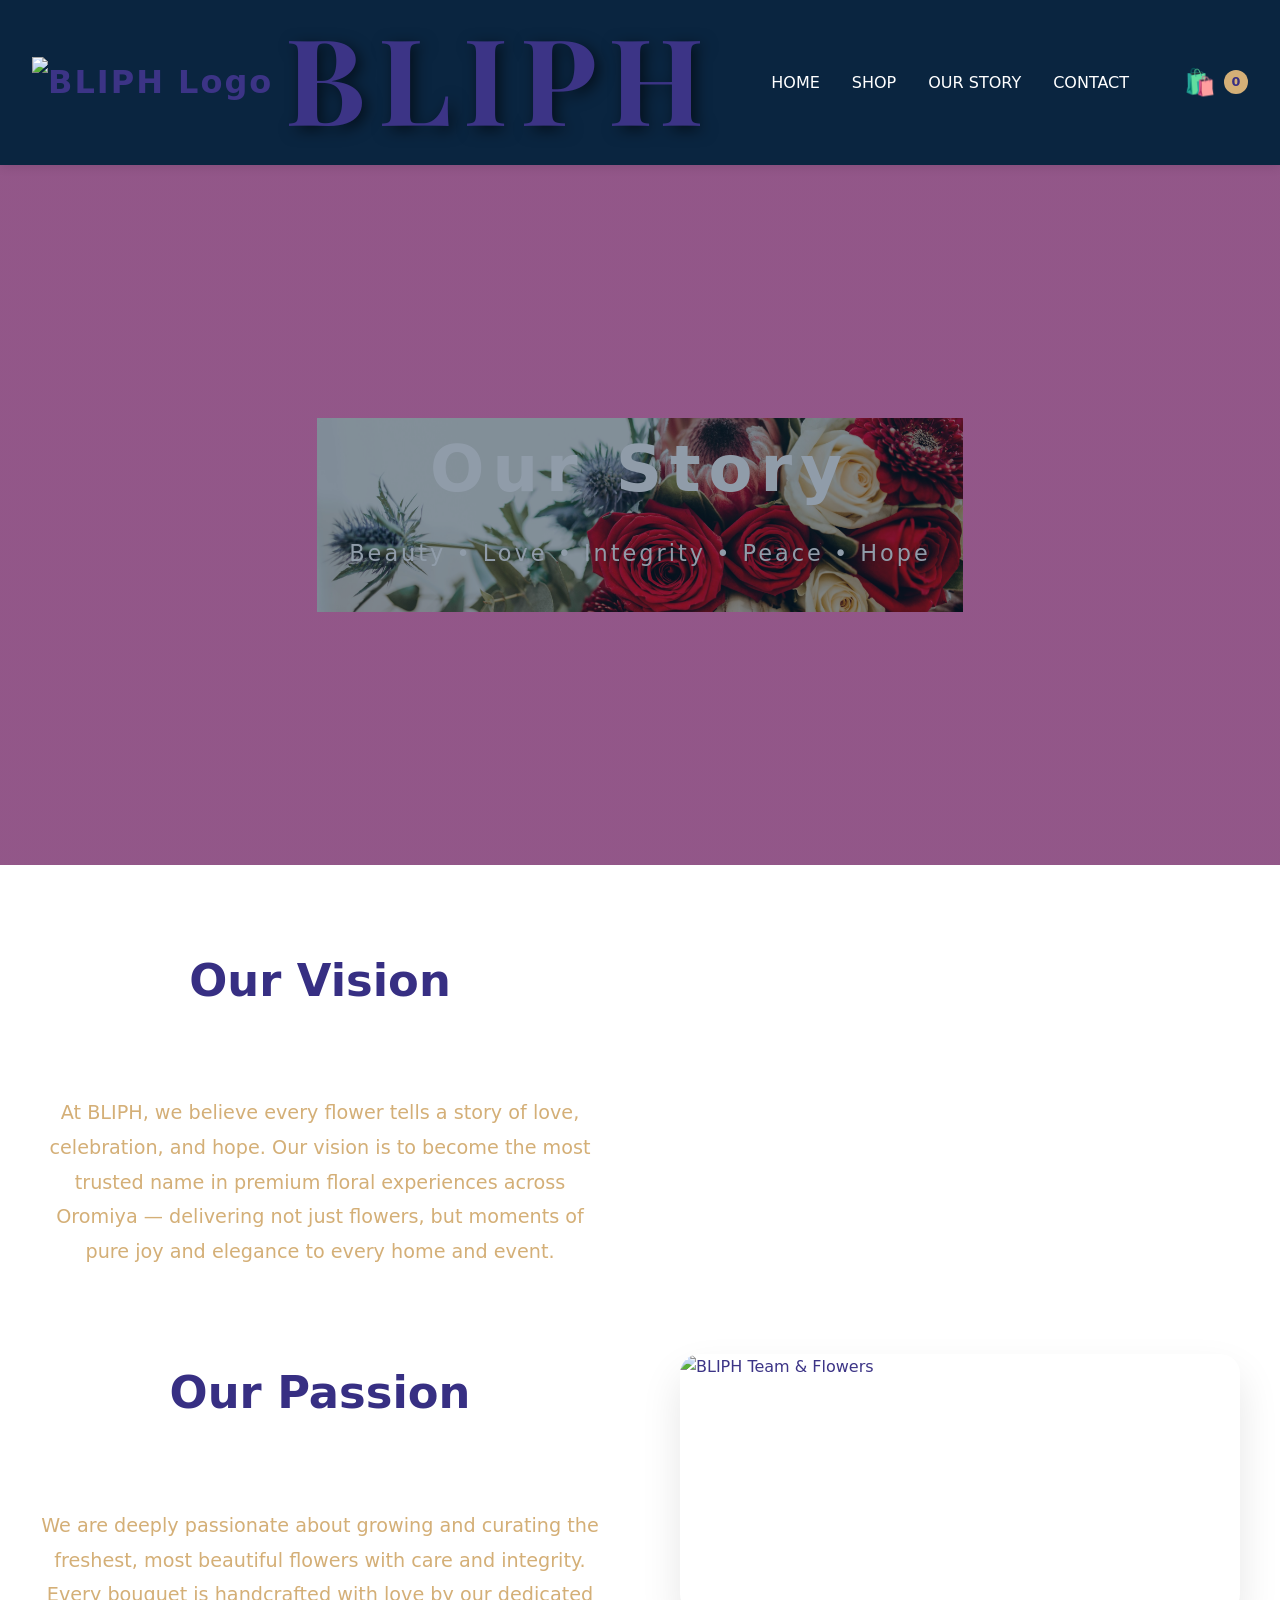
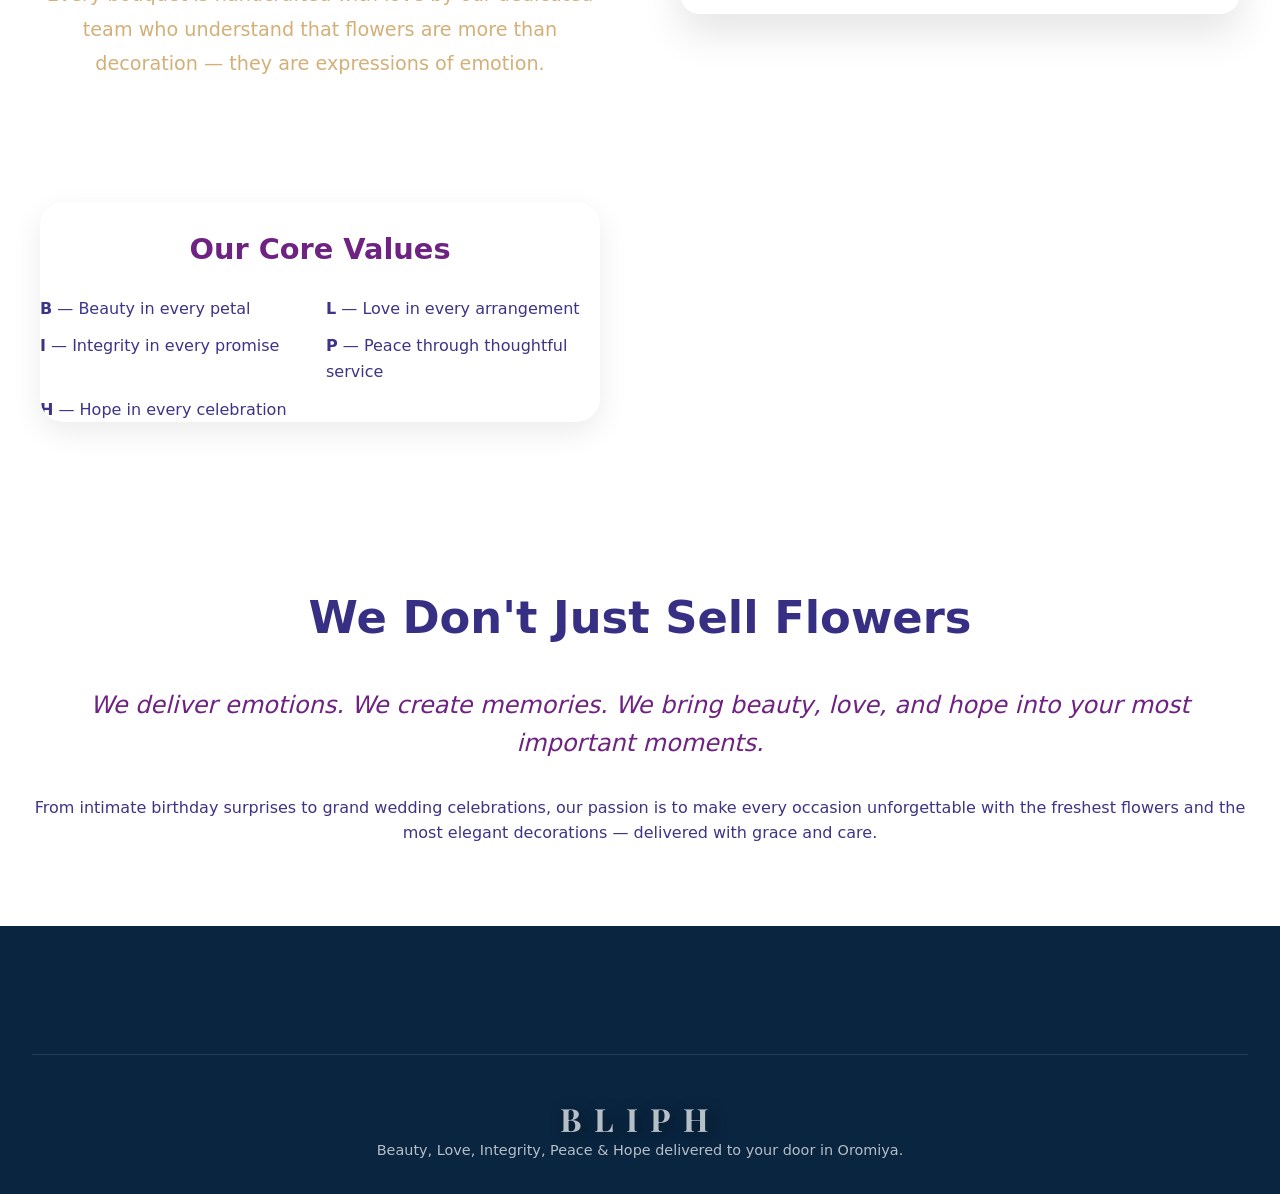
==== about.html @ 61b976a7 "first commit" ====
<!DOCTYPE html>
<html lang="en">
<head>
    <meta charset="UTF-8">
    <meta name="viewport" content="width=device-width, initial-scale=1.0">
    <title>About Us - BLIPH | Beauty • Love • Integrity • Peace • Hope</title>
    
    <!-- Google Font for luxury feel -->
    <link href="https://fonts.googleapis.com/css2?family=Playfair+Display:wght@700&amp;display=swap" rel="stylesheet">
    <link rel="stylesheet" href="day3.css">
</head>
<body>

    <!-- Navbar -->
    <nav>
        <div>
            <div class="logo-container">
                <img src="assets/images/logo.png" alt="BLIPH Logo" style="height: 50px;">
                <span class="brand-name">BLIPH</span>
            </div>
            
            <div>
                <a href="home.html">HOME</a>
                <a href="shop.html">SHOP</a>
                <a href="about.html">OUR STORY</a>
                <a href="contact.html">CONTACT</a>
            </div>
            
            <div onclick="toggleCart()" style="cursor: pointer;">
                <span style="font-size: 1.6rem;">🛍️</span>
                <span id="cart-count" style="background:#D4AF77; color:#372f83; font-size:0.8rem; width:24px; height:24px; border-radius:50%; display:inline-flex; align-items:center; justify-content:center; font-weight:bold;">0</span>
            </div>
        </div>
    </nav>

    <!-- Hero Section -->
    <header class="about-hero">
        <div class="about-hero-content">
            <h1>Our Story</h1>
            <p>Beauty • Love • Integrity • Peace • Hope</p>
        </div>
    </header>

    <!-- Vision & Passion Section -->
    <section class="about-section">
        <div class="about-container">
            
            <div class="about-text">
                <h2>Our Vision</h2>
                <p>
                    At BLIPH, we believe every flower tells a story of love, celebration, and hope. 
                    Our vision is to become the most trusted name in premium floral experiences across Oromiya — 
                    delivering not just flowers, but moments of pure joy and elegance to every home and event.
                </p>
                
                <h2>Our Passion</h2>
                <p>
                    We are deeply passionate about growing and curating the freshest, most beautiful flowers 
                    with care and integrity. Every bouquet is handcrafted with love by our dedicated team 
                    who understand that flowers are more than decoration — they are expressions of emotion.
                </p>
                
                <div class="values">
                    <h3>Our Core Values</h3>
                    <div class="values-grid">
                        <div><strong>B</strong> — Beauty in every petal</div>
                        <div><strong>L</strong> — Love in every arrangement</div>
                        <div><strong>I</strong> — Integrity in every promise</div>
                        <div><strong>P</strong> — Peace through thoughtful service</div>
                        <div><strong>H</strong> — Hope in every celebration</div>
                    </div>
                </div>
            </div>

            <!-- Right side image -->
            <div class="about-image">
                <img src="assets/images/about-image.jpg" alt="BLIPH Team & Flowers">
            </div>
        </div>
    </section>

    <!-- Passion Statement -->
    <section class="passion-section">
        <div class="passion-container">
            <h2>We Don't Just Sell Flowers</h2>
            <p class="big-text">
                We deliver emotions. We create memories. We bring beauty, love, and hope into your most important moments.
            </p>
            <p>
                From intimate birthday surprises to grand wedding celebrations, our passion is to make every occasion 
                unforgettable with the freshest flowers and the most elegant decorations — delivered with grace and care.
            </p>
        </div>
    </section>

    <!-- Footer -->
    <footer>
        <div>
            <div>
                <span class="brand-name" style="font-size: 2rem;">BLIPH</span>
                <p>Beauty, Love, Integrity, Peace &amp; Hope delivered to your door in Oromiya.</p>
            </div>
        </div>
    </footer>

    <script src="day3.js"></script>
</body>
</html>
---- day3.css ----
/* ============================================= */
/* BLIPH HOMEPAGE CSS - PURE CSS ONLY           */
/* File name: assets/css/style.css               */
/* This file styles ONLY the index.html structure you already have. */
/* No Tailwind, no mixing with JS yet.          */
/* Copy everything below and save it exactly as assets/css/style.css */
/* ============================================= */

* {
    margin: 0;
    padding: 0;
    box-sizing: border-box;
}

/* 1. Body - overall luxury background and text color */
body {
    font-family: system-ui, -apple-system, BlinkMacSystemFont, 'Segoe UI', Roboto, sans-serif;
    background-color: #d6b997;     /* Cream background - warm and elegant */
    color: #3c3486;                /* Deep navy text for luxury feel */
    line-height: 1.6;
}

/* 2. NAVBAR styling */
nav {
    background-color: #0A2540;     /* Navy background */
    position: sticky;
    top: 0;
    z-index: 50;
    box-shadow: 0 2px 10px rgba(0, 0, 0, 0.1);
}

nav > div {
    max-width: 1280px;
    margin: 0 auto;
    padding: 1rem 2rem;
    display: flex;
    align-items: center;
    justify-content: space-between;
}

/* Logo area */
nav > div > div:first-child {
    display: flex;
    align-items: center;
    gap: 12px;
    font-size: 2rem;
    font-weight: 700;
    letter-spacing: 2px;
}

/* Menu links */
nav > div > div:nth-child(2) {
    display: flex;
    gap: 2rem;
}

nav a {
    color: white;
    text-decoration: none;
    font-weight: 500;
    transition: color 0.3s ease;
}

nav a:hover {
    color: #D4AF77;               /* Gold hover - luxury accent */
}

/* Cart icon area */
nav > div > div:last-child {
    display: flex;
    align-items: center;
    gap: 8px;
    color: white;
    font-size: 1.5rem;
    cursor: pointer;
}

#cart-count {
    background-color: #D4AF77;
    color: #0A2540;
    font-size: 0.75rem;
    font-weight: bold;
    width: 22px;
    height: 22px;
    border-radius: 50%;
    display: flex;
    align-items: center;
    justify-content: center;
}

/* 3. HERO SECTION - full screen luxury banner */
header {
    height: 100vh;
    min-height: 700px;
    position: relative;
    display: flex;
    align-items: center;
    justify-content: center;
    text-align: center;
    overflow: hidden;
}

/* Background image - REPLACE THIS URL with your own hero flower photo */
header > div:first-child {
    position: absolute;
    inset: 0;
    background-image: url('home1.jpg'); /* ← PUT YOUR BEST LUXURY FLOWER PHOTO PATH HERE */
    background-size: cover;
    background-position: center;
    z-index: 1;
}

/* Dark overlay for text readability */
header > div:first-child::after {
    content: '';
    position: absolute;
    inset: 0;
    background-color: rgba(10, 37, 64, 0.45); /* Navy overlay */
    z-index: 2;
}

/* Text content inside hero */
header > div:last-child {
    position: relative;
    z-index: 3;
    max-width: 900px;
    padding: 0 2rem;
}

header h1 {
    font-size: 5.5rem;
    font-weight: 700;
    letter-spacing: 8px;
    color: white;
    margin-bottom: 1rem;
}

header p:first-of-type {
    font-size: 2rem;
    color: #D4AF77;               /* Gold accent */
    margin-bottom: 1rem;
    letter-spacing: 3px;
}

header p:last-of-type {
    font-size: 1.4rem;
    color: white;
    max-width: 600px;
    margin: 0 auto 2.5rem;
}

header a {
    display: inline-block;
    background-color: #D4AF77;
    color: #0A2540;
    padding: 18px 50px;
    border-radius: 9999px;
    font-weight: 600;
    font-size: 1.2rem;
    text-decoration: none;
    transition: all 0.3s ease;
}

header a:hover {
    background-color: #f5d29a;
    transform: scale(1.05);
}

/* 4. SHOP BY OCCASION SECTION */
section:nth-of-type(1) {
    max-width: 1280px;
    margin: 0 auto;
    padding: 5rem 2rem;
}

section:nth-of-type(1) h2 {
    font-size: 2.8rem;
    text-align: center;
    margin-bottom: 3rem;
    font-weight: 600;
}

section:nth-of-type(1) > div > div {
    display: grid;
    grid-template-columns: repeat(auto-fit, minmax(280px, 1fr));
    gap: 2rem;
}

/* Each occasion card */
section:nth-of-type(1) > div > div > div {
    background-color: white;
    border-radius: 24px;
    overflow: hidden;
    box-shadow: 0 10px 30px rgba(0, 0, 0, 0.08);
    transition: transform 0.3s ease, box-shadow 0.3s ease;
    cursor: pointer;
}

section:nth-of-type(1) > div > div > div:hover {
    transform: translateY(-12px);
    box-shadow: 0 25px 40px rgba(0, 0, 0, 0.12);
}

section:nth-of-type(1) img {
    width: 100%;
    height: 260px;
    object-fit: cover;
}

section:nth-of-type(1) h3 {
    font-size: 1.8rem;
    text-align: center;
    padding: 1.5rem 1rem 0.5rem;
}

section:nth-of-type(1) p {
    text-align: center;
    color: #D4AF77;
    padding-bottom: 1.5rem;
    font-weight: 500;
}

/* 5. FEATURED PRODUCTS SECTION */
section:nth-of-type(2) {
    background-color: white;
    padding: 5rem 2rem;
}

section:nth-of-type(2) > div {
    max-width: 1280px;
    margin: 0 auto;
}

section:nth-of-type(2) > div > div:first-child {
    display: flex;
    justify-content: space-between;
    align-items: center;
    margin-bottom: 2.5rem;
}

section:nth-of-type(2) h2 {
    font-size: 2.8rem;
    font-weight: 600;
}

section:nth-of-type(2) a {
    color: #D4AF77;
    text-decoration: none;
    font-weight: 500;
}

#featured-products {
    display: grid;
    grid-template-columns: repeat(auto-fit, minmax(280px, 1fr));
    gap: 2rem;
}

/* Future product cards (JS will add them with this class) */
.product-card {
    background-color: white;
    border-radius: 24px;
    overflow: hidden;
    box-shadow: 0 10px 30px rgba(0, 0, 0, 0.08);
    transition: all 0.3s ease;
}

.product-card:hover {
    transform: translateY(-10px);
    box-shadow: 0 25px 40px rgba(0, 0, 0, 0.12);
}

.product-card img {
    width: 100%;
    height: 260px;
    object-fit: cover;
}

/* 6. TESTIMONIALS SECTION */
section:nth-of-type(3) {
    max-width: 1280px;
    margin: 0 auto;
    padding: 5rem 2rem;
    background-color: #F8F1E9;
}

section:nth-of-type(3) h2 {
    font-size: 2.8rem;
    text-align: center;
    margin-bottom: 3rem;
}

section:nth-of-type(3) > div {
    display: grid;
    grid-template-columns: repeat(auto-fit, minmax(340px, 1fr));
    gap: 2rem;
}

section:nth-of-type(3) > div > div {
    background-color: white;
    padding: 2.5rem;
    border-radius: 24px;
    box-shadow: 0 10px 30px rgba(0, 0, 0, 0.06);
}

section:nth-of-type(3) p {
    font-style: italic;
    font-size: 1.2rem;
    margin-bottom: 2rem;
}

/* 7. FOOTER */
footer {
    background-color: #0A2540;
    color: white;
    padding: 5rem 2rem 2rem;
}

footer > div {
    max-width: 1280px;
    margin: 0 auto;
    display: grid;
    grid-template-columns: repeat(auto-fit, minmax(240px, 1fr));
    gap: 3rem;
}

footer h4 {
    color: #D4AF77;
    margin-bottom: 1.5rem;
    font-size: 1.1rem;
}

footer a {
    color: white;
    text-decoration: none;
    display: block;
    margin-bottom: 0.8rem;
}

footer a:hover {
    color: #D4AF77;
}

footer .logo-small {
    font-size: 2rem;
    font-weight: 700;
    letter-spacing: 2px;
    margin-bottom: 1rem;
}

footer > div:last-child {
    text-align: center;
    padding-top: 3rem;
    border-top: 1px solid rgba(255, 255, 255, 0.15);
    margin-top: 3rem;
    font-size: 0.9rem;
    opacity: 0.7;
}

/* 8. CART DRAWER (simple slide-in) */
#cart-drawer {
    position: fixed;
    top: 0;
    right: -100%;
    width: 100%;
    max-width: 420px;
    height: 100vh;
    background-color: white;
    box-shadow: -10px 0 30px rgba(0, 0, 0, 0.2);
    transition: right 0.4s ease;
    z-index: 9999;
    padding: 2rem;
    overflow-y: auto;
}

#cart-drawer.show {
    right: 0;
}

/* Responsive adjustments */
@media (max-width: 768px) {
    header h1 {
        font-size: 3.5rem;
    }
    
    nav > div > div:nth-child(2) {
        display: none; /* Mobile menu will be added later */
    }
    
    section:nth-of-type(1) > div > div,
    section:nth-of-type(3) > div {
        grid-template-columns: 1fr;
    }
}
/* ==================== LUXURY KEN BURNS SLIDESHOW ==================== */
#hero-slideshow {
    position: absolute;
    inset: 0;
    z-index: 1;
    overflow: hidden;                    /* Important for zoom effect */
}

.hero-slide {
    position: absolute;
    inset: 0;
    width: 100%;
    height: 100%;
    object-fit: cover;
    opacity: 0;
    transition: opacity 1.8s ease-in-out;
    transform: scale(1.15);              /* Start slightly zoomed in */
    z-index: 1;
}

/* Active slide = visible + smooth zoom animation */
.hero-slide.active {
    opacity: 1;
    z-index: 2;
    animation: kenBurnsZoom 12s ease-in-out infinite alternate;   /* 12 seconds zoom cycle */
}

/* Beautiful slow zoom in and out effect */
@keyframes kenBurnsZoom {
    0% {
        transform: scale(1.15);     /* Start zoomed in a bit */
    }
    100% {
        transform: scale(1.05);     /* Slowly zoom out */
    }
}

/* Optional: Different speed for next slide when changing */
.hero-slide.next {
    animation: kenBurnsZoom 12s ease-in-out infinite alternate;
}
/* ==================== PREMIUM BRAND TEXT IN HERO ==================== */
.hero-brand-content {
    position: relative;
    z-index: 5;
    max-width: 920px;
    padding: 0 2rem;
    color: white;
    text-align: center;
}

.brand-name {
    font-family: 'Playfair Display', serif;   /* Luxury elegant serif font */
    font-size: 7.5rem;
    font-weight: 700;
    letter-spacing: 12px;
    text-transform: uppercase;
    margin-bottom: 0.8rem;
    text-shadow: 4px 4px 15px rgba(0, 0, 0, 0.6);
    line-height: 1;
}

.brand-meaning {
    font-size: 1.65rem;
    letter-spacing: 6px;
    color: #D4AF77;                    /* Gold accent */
    margin-bottom: 1.2rem;
    font-weight: 500;
    text-shadow: 2px 2px 8px rgba(0, 0, 0, 0.5);
}

.hero-tagline {
    font-size: 1.45rem;
    max-width: 680px;
    margin: 0 auto 2.5rem;
    text-shadow: 2px 2px 10px rgba(0, 0, 0, 0.5);
    line-height: 1.4;
}

.shop-button {
    display: inline-block;
    background-color: #D4AF77;
    color: #372f83;
    padding: 18px 60px;
    border-radius: 9999px;
    font-weight: 700;
    font-size: 1.3rem;
    text-decoration: none;
    transition: all 0.4s ease;
    box-shadow: 0 8px 20px rgba(212, 175, 119, 0.3);
}

.shop-button:hover {
    background-color: #f5d29a;
    transform: scale(1.08);
    box-shadow: 0 12px 25px rgba(212, 175, 119, 0.4);
}

/* Make brand text fade in nicely with slides */
.hero-brand-content {
    opacity: 0;
    transition: opacity 1.2s ease;
}

.hero-slide.active ~ .hero-brand-content {
    opacity: 1;
}
/* ==================== RESPONSIVE 16:9 VIDEO SECTION ==================== */
.video-section {
    padding: 80px 20px;
    background-color: #d6b997;   /* Matches your site cream color */
    text-align: center;
}
.vedio-container{
max-width: 920px;
margin: 0 auto;
border-radius: 28px;
overflow: hidden;
    object-fit: cover;
    box-shadow: 0 15px 40px rgba(0, 0, 0, 0.15);
}
.video-container video {
    width: 100%;
    height: auto;
    display: block;
    aspect-ratio: 16/9;
    /* Keeps the video looking good without distortion */
}
/* SHOP PAGE STYLES */
.shop-hero {
    height: 400px;
    background: linear-gradient(rgba(110,34,129,0.7), rgba(110,34,129,0.7)), url('assets/images/shop-hero.jpg') center/cover;
    display: flex;
    align-items: center;
    justify-content: center;
    color: white;
    text-align: center;
}

.shop-hero-content h1 {
    font-size: 3.5rem;
    letter-spacing: 6px;
}

.shop-container {
    max-width: 1280px;
    margin: 0 auto;
    padding: 40px 20px;
    display: flex;
    gap: 40px;
}

.filters-sidebar {
    width: 280px;
    flex-shrink: 0;
}

.filter-btn {
    display: block;
    width: 100%;
    padding: 12px 16px;
    margin: 8px 0;
    background: white;
    border: 1px solid #ddd;
    border-radius: 12px;
    text-align: left;
    cursor: pointer;
}

.filter-btn.active {
    background: #6e2281;
    color: white;
    border-color: #6e2281;
}

.products-grid {
    display: grid;
    grid-template-columns: repeat(auto-fill, minmax(280px, 1fr));
    gap: 30px;
    flex: 1;
}

.product-info {
    padding: 16px;
    text-align: center;
}

.quick-view-btn, .add-to-cart-btn {
    width: 100%;
    padding: 12px;
    margin-top: 8px;
    border: none;
    border-radius: 9999px;
    font-weight: 600;
    cursor: pointer;
}

.quick-view-btn {
    background: #f0f0f0;
    color: #372f83;
}

.add-to-cart-btn {
    background: #6e2281;
    color: white;
}

.modal {
    display: none;
    position: fixed;
    top: 0; left: 0; right: 0; bottom: 0;
    background: rgba(0,0,0,0.7);
    z-index: 1000;
    align-items: center;
    justify-content: center;
}

.modal-content {
    background: white;
    max-width: 500px;
    width: 90%;
    border-radius: 20px;
    padding: 25px;
    position: relative;
}

.close-btn {
    position: absolute;
    top: 15px;
    right: 20px;
    font-size: 28px;
    background: none;
    border: none;
    cursor: pointer;
}
/* ==================== SHOP HERO WITH BACKGROUND IMAGE ==================== */
.shop-hero {
    position: relative;
    height: 480px;                    /* You can make it taller if you want */
    display: flex;
    align-items: center;
    justify-content: center;
    text-align: center;
    overflow: hidden;
}

.shop-hero-bg {
    position: absolute;
    top: 0;
    left: 0;
    width: 100%;
    height: 100%;
    object-fit: cover;                /* Makes image look good */
    z-index: 1;
}

/* Dark overlay to make text readable */
.shop-hero-overlay {
    position: absolute;
    top: 0;
    left: 0;
    width: 100%;
    height: 100%;
    background-color: rgba(110, 34, 129, 0.55);   /* Your purple-navy with opacity */
    z-index: 2;
}

/* Content on top */
.shop-hero-content {
    position: relative;
    z-index: 3;
    max-width: 800px;
    padding: 0 20px;
    color: white;
}

.shop-hero-content h1 {
    font-size: 3.8rem;
    font-weight: 700;
    letter-spacing: 6px;
    margin-bottom: 1rem;
    text-shadow: 3px 3px 12px rgba(0, 0, 0, 0.6);
}

.shop-hero-content p {
    font-size: 1.45rem;
    margin-bottom: 2rem;
    text-shadow: 2px 2px 8px rgba(0, 0, 0, 0.5);
}

.shop-now-btn {
    display: inline-block;
    background-color: #D4AF77;
    color: #372f83;
    padding: 16px 50px;
    border-radius: 9999px;
    font-weight: 700;
    font-size: 1.25rem;
    text-decoration: none;
    transition: all 0.3s ease;
}

.shop-now-btn:hover {
    background-color: #f5d29a;
    transform: scale(1.05);
}
/* ==================== ABOUT PAGE STYLES ==================== */
.about-hero {
    height: 420px;
    background: linear-gradient(rgba(110,34,129,0.65), rgba(110,34,129,0.65)), 
                url('assets/images/about-hero.jpg') center/cover;
    display: flex;
    align-items: center;
    justify-content: center;
    color: white;
    text-align: center;
}

.about-hero-content h1 {
    font-size: 4rem;
    letter-spacing: 8px;
}

.about-section {
    padding: 100px 20px;
    background-color: white;
}

.about-container {
    max-width: 1200px;
    margin: 0 auto;
    display: flex;
    gap: 80px;
    align-items: center;
    flex-wrap: wrap;
}

.about-text {
    flex: 1;
    min-width: 300px;
}

.about-text h2 {
    font-size: 2.6rem;
    color: #372f83;
    margin-bottom: 1.2rem;
}

.about-text p {
    font-size: 1.2rem;
    line-height: 1.8;
    color: #444;
    margin-bottom: 2rem;
}

.values {
    margin-top: 2rem;
}

.values h3 {
    color: #6e2281;
    margin-bottom: 1rem;
}

.values-grid {
    display: grid;
    grid-template-columns: repeat(auto-fit, minmax(180px, 1fr));
    gap: 12px;
}

.about-image {
    flex: 1;
    min-width: 300px;
}

.about-image img {
    width: 100%;
    border-radius: 20px;
    box-shadow: 0 20px 40px rgba(0,0,0,0.1);
}

.passion-section {
    padding: 100px 20px;
    background-color: #d6b997;
    text-align: center;
}

.passion-container {
    max-width: 900px;
    margin: 0 auto;
}

.passion-container h2 {
    font-size: 2.8rem;
    margin-bottom: 1.5rem;
    color: #372f83;
}

.big-text {
    font-size: 1.5rem;
    font-style: italic;
    color: #6e2281;
    margin: 2rem 0;
    line-height: 1.6;
}
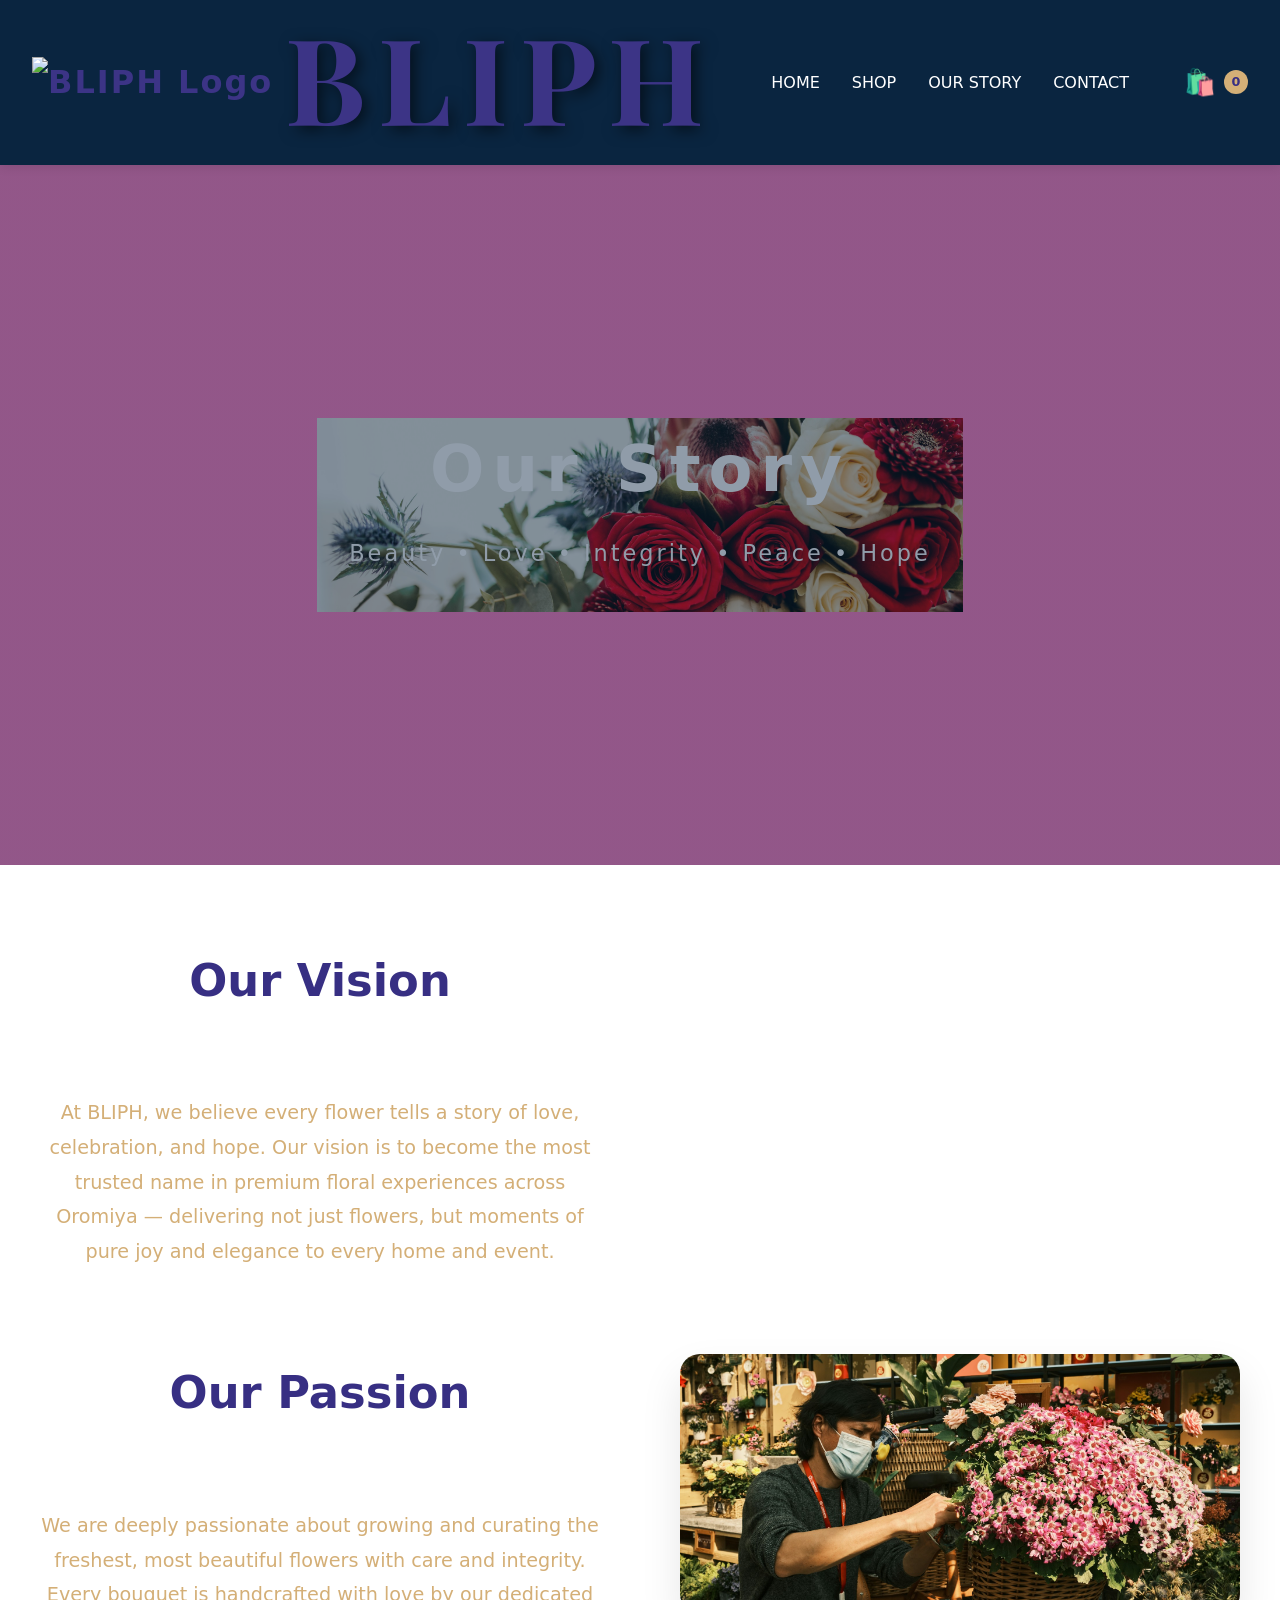
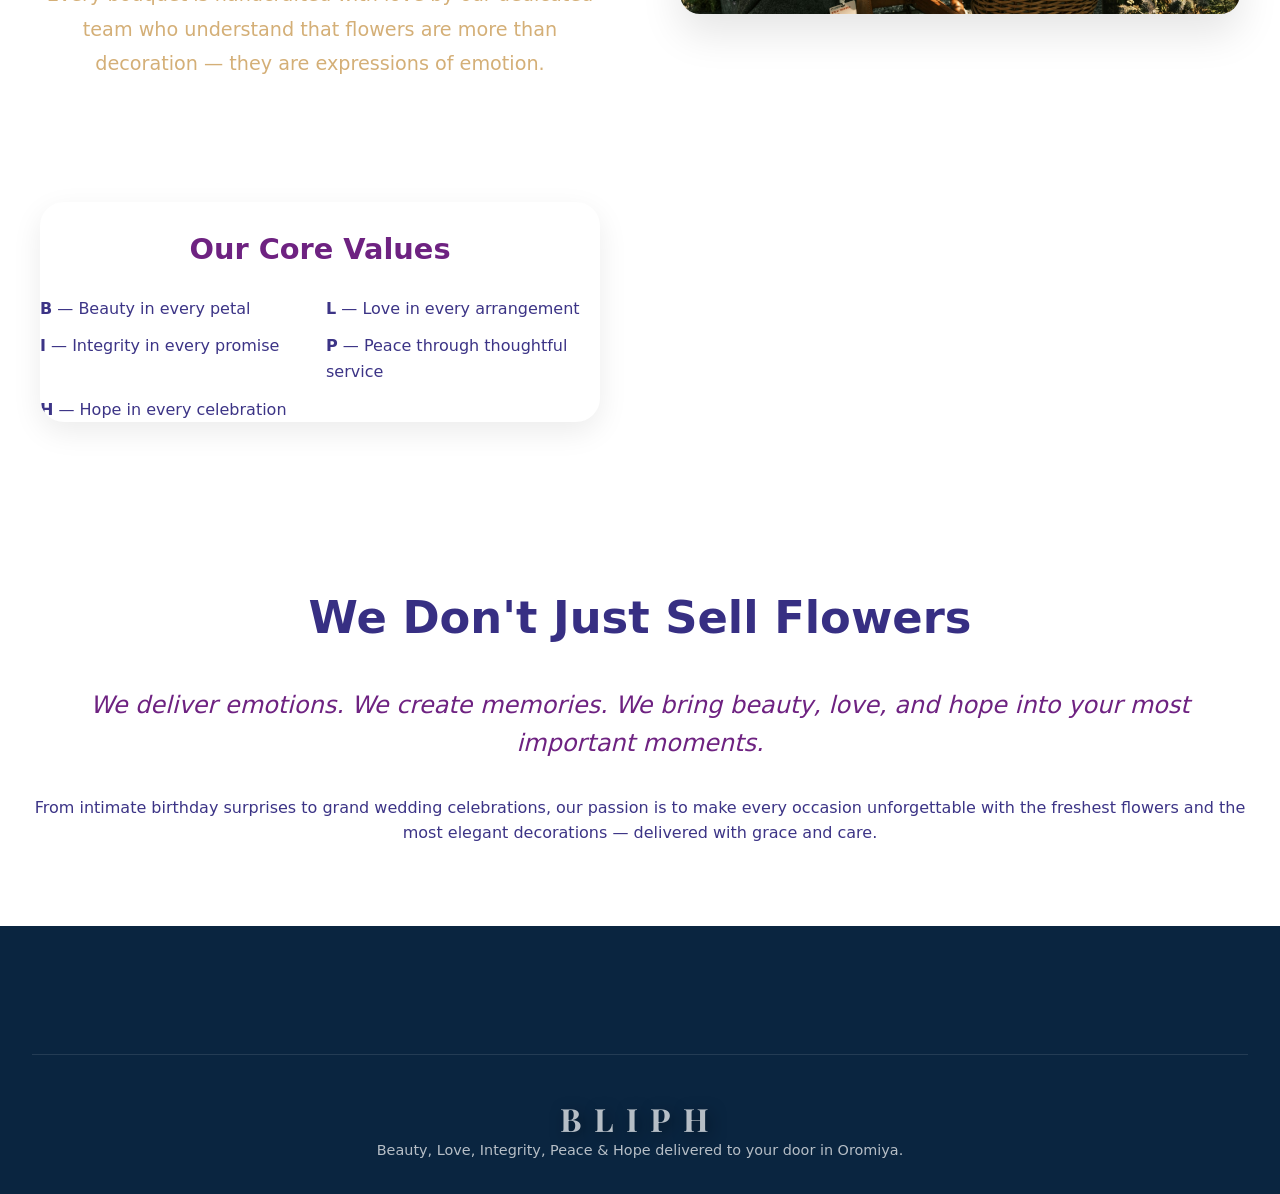
==== commit 1873dd51: "Update image source in about.html" ====
--- a/about.html
+++ b/about.html
@@ -74,7 +74,7 @@
 
             <!-- Right side image -->
             <div class="about-image">
-                <img src="assets/images/about-image.jpg" alt="BLIPH Team & Flowers">
+                <img src="hero1.jpg" alt="BLIPH Team & Flowers">
             </div>
         </div>
     </section>
@@ -105,4 +105,4 @@
 
     <script src="day3.js"></script>
 </body>
-</html>+</html>
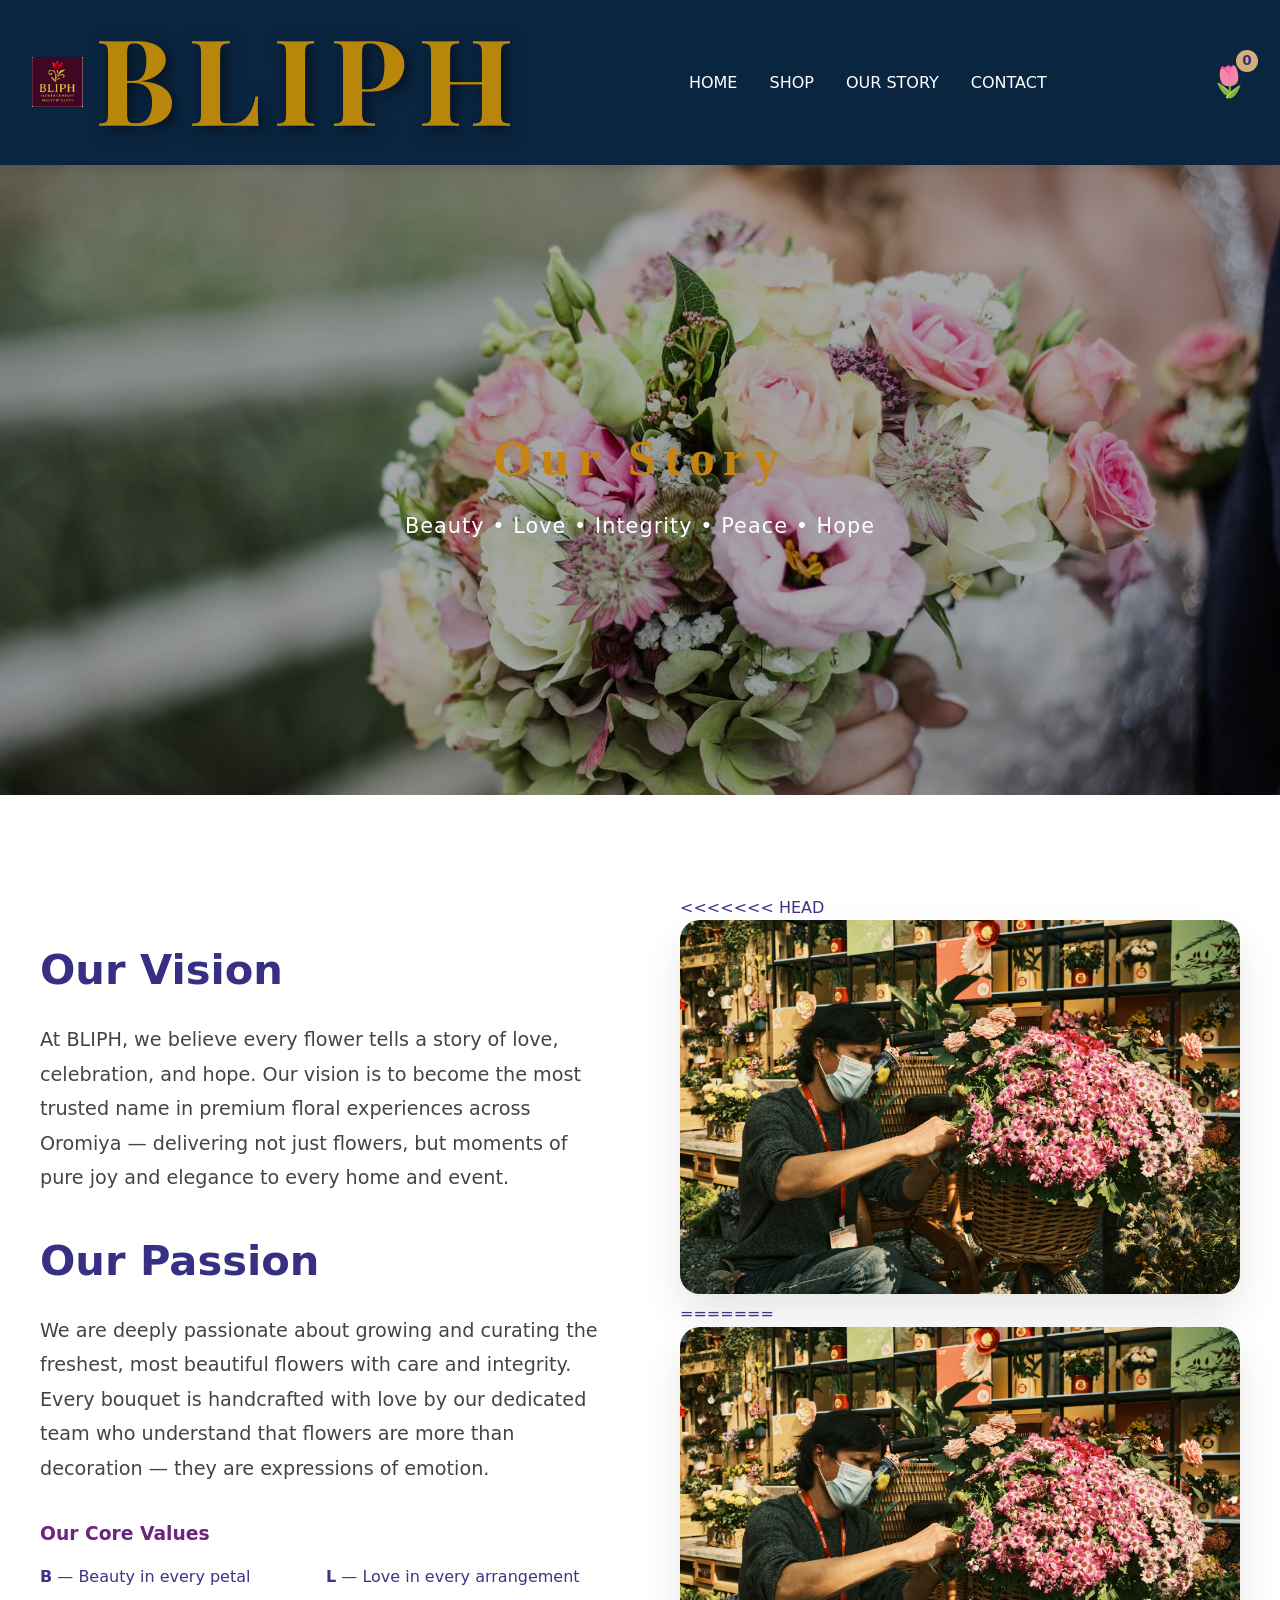
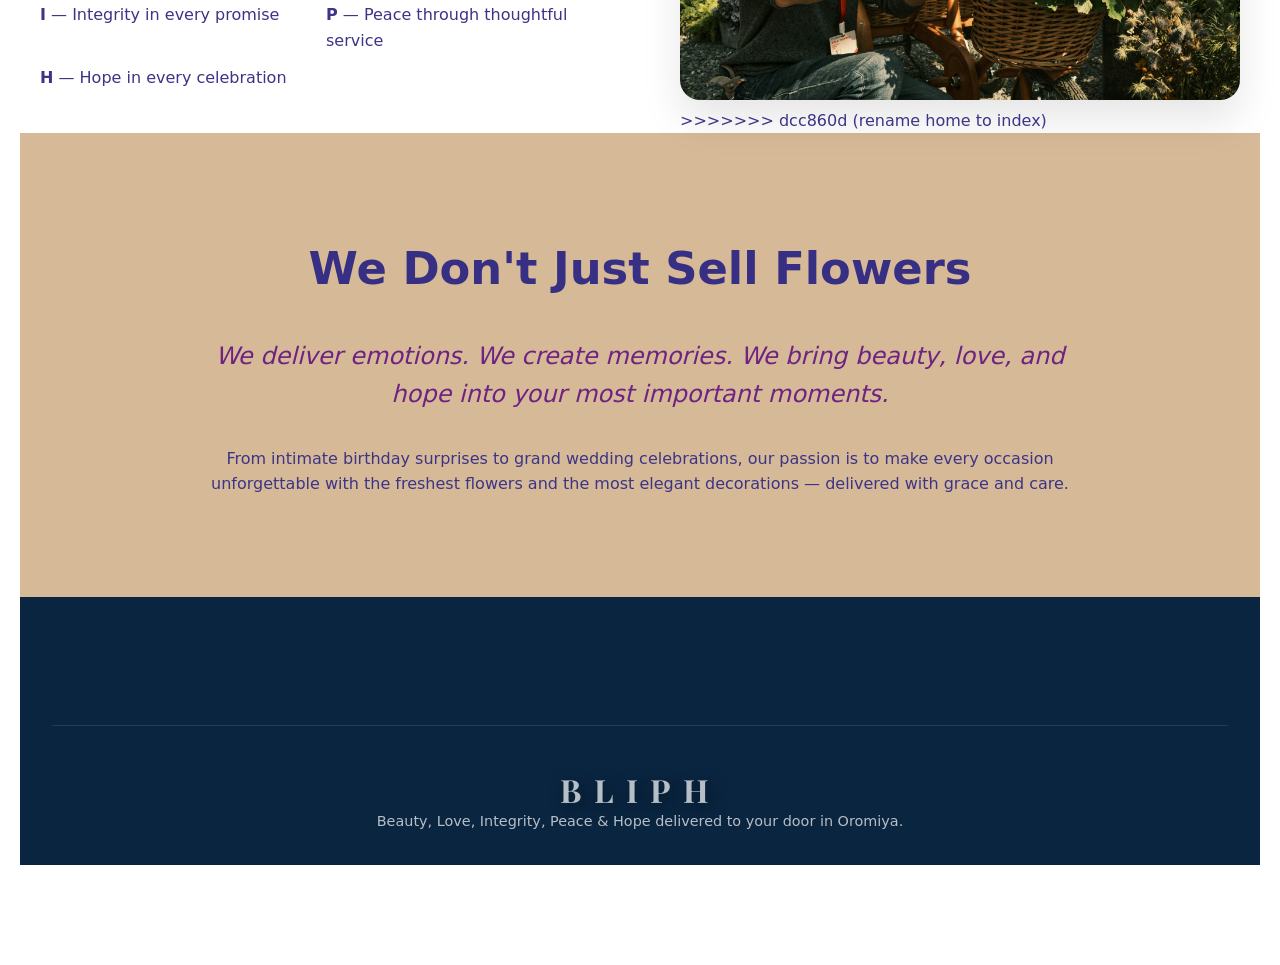
==== commit 52257cea: "update home page" ====
--- a/about.html
+++ b/about.html
@@ -8,6 +8,40 @@
     <!-- Google Font for luxury feel -->
     <link href="https://fonts.googleapis.com/css2?family=Playfair+Display:wght@700&amp;display=swap" rel="stylesheet">
     <link rel="stylesheet" href="day3.css">
+    <style>
+        .about-hero {
+            background: url("hero2.jpg") center/cover no-repeat;
+            min-height: 70vh;
+            display: flex;
+            align-items: center;
+            justify-content: center;
+            text-align: center;
+            color: #fff;
+            position: relative;
+        }
+        .about-hero::before {
+            content: "";
+            position: absolute;
+            inset: 0;
+            background: rgba(0, 0, 0, 0.35);
+        }
+        .about-hero section {
+            position: relative;
+            z-index: 1;
+            max-width: 850px;
+            padding: 2rem;
+        }
+        .about-hero h1 {
+            font-size: clamp(2.5rem, 4vw, 4rem);
+            margin-bottom: 0.7rem;
+        }
+        .about-hero h2 {
+            font-size: 1.3rem;
+            font-weight: 400;
+            letter-spacing: 0.05em;
+            margin: 0;
+        }
+    </style>
 </head>
 <body>
 
@@ -15,30 +49,39 @@
     <nav>
         <div>
             <div class="logo-container">
-                <img src="assets/images/logo.png" alt="BLIPH Logo" style="height: 50px;">
-                <span class="brand-name">BLIPH</span>
+                <img src="logo.png" alt="BLIPH Logo" style="height: 50px;">
+                <span class="brand-name" style="color: darkgoldenrod;">BLIPH</span>
             </div>
             
             <div>
-                <a href="home.html">HOME</a>
+                <a href="index.html">HOME</a>
                 <a href="shop.html">SHOP</a>
                 <a href="about.html">OUR STORY</a>
                 <a href="contact.html">CONTACT</a>
             </div>
             
-            <div onclick="toggleCart()" style="cursor: pointer;">
-                <span style="font-size: 1.6rem;">🛍️</span>
-                <span id="cart-count" style="background:#D4AF77; color:#372f83; font-size:0.8rem; width:24px; height:24px; border-radius:50%; display:inline-flex; align-items:center; justify-content:center; font-weight:bold;">0</span>
-            </div>
+            <div onclick="toggleCart()" style="cursor: pointer; display: flex; align-items: center; gap: 8px; color: white; position: relative;">
+    <span id="cart-icon" 
+          style="font-size: 1.9rem; transition: transform 0.4s ease;">
+        🌷
+    </span>
+    
+    <span id="cart-count" 
+          style="position: absolute; top: -8px; right: -10px; background: #D4AF77; color: #372f83; font-size: 0.85rem; font-weight: bold; min-width: 22px; height: 22px; border-radius: 50%; display: flex; align-items: center; justify-content: center; padding: 0 6px;">
+        0
+    </span>
+</div>
         </div>
     </nav>
 
     <!-- Hero Section -->
     <header class="about-hero">
-        <div class="about-hero-content">
-            <h1>Our Story</h1>
-            <p>Beauty • Love • Integrity • Peace • Hope</p>
-        </div>
+       <section>
+            <div class="about-hero-content">
+                <h1 style="font-family: Georgia, 'Times New Roman', Times, serif; color: #c68412;">Our Story</h1>
+                <h2>Beauty • Love • Integrity • Peace • Hope</h2>
+            </div>
+       </section>
     </header>
 
     <!-- Vision & Passion Section -->
@@ -74,10 +117,14 @@
 
             <!-- Right side image -->
             <div class="about-image">
+<<<<<<< HEAD
                 <img src="hero1.jpg" alt="BLIPH Team & Flowers">
+=======
+                <img src="hero1.jpg" alt="Floral display with team members in a bright welcoming space conveying warm care and craftsmanship">
+>>>>>>> dcc860d (rename home to index)
             </div>
         </div>
-    </section>
+    
 
     <!-- Passion Statement -->
     <section class="passion-section">
--- a/day3.css
+++ b/day3.css
@@ -166,60 +166,26 @@
     transform: scale(1.05);
 }
 
-/* 4. SHOP BY OCCASION SECTION */
-section:nth-of-type(1) {
-    max-width: 1280px;
-    margin: 0 auto;
-    padding: 5rem 2rem;
-}
-
-section:nth-of-type(1) h2 {
-    font-size: 2.8rem;
-    text-align: center;
-    margin-bottom: 3rem;
-    font-weight: 600;
-}
-
-section:nth-of-type(1) > div > div {
-    display: grid;
-    grid-template-columns: repeat(auto-fit, minmax(280px, 1fr));
-    gap: 2rem;
-}
-
-/* Each occasion card */
-section:nth-of-type(1) > div > div > div {
-    background-color: white;
+/* LUXURY STAGGERED ANIMATION FOR OCCASION CARDS */
+.occasion-card {
+    opacity: 0;
+    transform: translateY(60px);
+    transition: all 0.8s ease-out;
     border-radius: 24px;
     overflow: hidden;
-    box-shadow: 0 10px 30px rgba(0, 0, 0, 0.08);
-    transition: transform 0.3s ease, box-shadow 0.3s ease;
-    cursor: pointer;
-}
-
-section:nth-of-type(1) > div > div > div:hover {
-    transform: translateY(-12px);
-    box-shadow: 0 25px 40px rgba(0, 0, 0, 0.12);
-}
-
-section:nth-of-type(1) img {
-    width: 100%;
-    height: 260px;
-    object-fit: cover;
-}
-
-section:nth-of-type(1) h3 {
-    font-size: 1.8rem;
-    text-align: center;
-    padding: 1.5rem 1rem 0.5rem;
-}
-
-section:nth-of-type(1) p {
-    text-align: center;
-    color: #D4AF77;
-    padding-bottom: 1.5rem;
-    font-weight: 500;
-}
-
+    box-shadow: 0 10px 30px rgba(0,0,0,0.08);
+}
+
+.occasion-card.visible {
+    opacity: 1;
+    transform: translateY(0);
+}
+
+/* Hover effect */
+.occasion-card:hover {
+    transform: translateY(-12px) scale(1.03);
+    box-shadow: 0 25px 50px rgba(0,0,0,0.15);
+}
 /* 5. FEATURED PRODUCTS SECTION */
 section:nth-of-type(2) {
     background-color: white;
@@ -701,7 +667,7 @@
 .about-hero {
     height: 420px;
     background: linear-gradient(rgba(110,34,129,0.65), rgba(110,34,129,0.65)), 
-                url('assets/images/about-hero.jpg') center/cover;
+                url('assets.jpg') center/cover;
     display: flex;
     align-items: center;
     justify-content: center;
@@ -795,4 +761,146 @@
     color: #6e2281;
     margin: 2rem 0;
     line-height: 1.6;
+}
+/* ==================== CONTACT PAGE STYLES ==================== */
+.contact-hero {
+    height: 420px;
+    background: linear-gradient(rgba(110,34,129,0.7), rgba(110,34,129,0.7)), 
+                url('assets/images/contact-hero.jpg') center/cover;
+    display: flex;
+    align-items: center;
+    justify-content: center;
+    color: white;
+    text-align: center;
+}
+
+.contact-hero-content h1 {
+    font-size: 4.2rem;
+    letter-spacing: 6px;
+}
+
+.contact-section {
+    padding: 100px 20px;
+    background-color: #f8f1e9;
+}
+
+.contact-container {
+    max-width: 1100px;
+    margin: 0 auto;
+    display: flex;
+    gap: 80px;
+    flex-wrap: wrap;
+}
+
+.contact-intro {
+    flex: 1;
+    min-width: 300px;
+}
+
+.contact-intro h2 {
+    font-size: 2.8rem;
+    color: #372f83;
+    margin-bottom: 1.5rem;
+}
+
+.contact-intro p {
+    font-size: 1.2rem;
+    line-height: 1.8;
+    color: #444;
+    margin-bottom: 1.5rem;
+}
+
+.contact-info {
+    margin: 2rem 0;
+}
+
+.tg-link {
+    margin-top: 2rem;
+}
+
+.telegram-btn {
+    display: inline-flex;
+    align-items: center;
+    gap: 12px;
+    background: #229ED9;
+    color: white;
+    padding: 16px 28px;
+    border-radius: 9999px;
+    text-decoration: none;
+    font-weight: 600;
+    font-size: 1.1rem;
+    transition: all 0.3s;
+}
+
+.telegram-btn:hover {
+    background: #1a8ac4;
+    transform: translateY(-3px);
+}
+
+.contact-form {
+    flex: 1;
+    min-width: 300px;
+    background: white;
+    padding: 40px;
+    border-radius: 24px;
+    box-shadow: 0 15px 40px rgba(0,0,0,0.08);
+}
+
+.contact-form input,
+.contact-form textarea {
+    width: 100%;
+    padding: 14px 18px;
+    margin-bottom: 18px;
+    border: 1px solid #ddd;
+    border-radius: 12px;
+    font-size: 1rem;
+}
+
+.submit-btn {
+    width: 100%;
+    padding: 16px;
+    background: #6e2281;
+    color: white;
+    border: none;
+    border-radius: 9999px;
+    font-size: 1.1rem;
+    font-weight: 600;
+    cursor: pointer;
+    transition: 0.3s;
+}
+
+.submit-btn:hover {
+    background: #8c3da3;
+}
+.royal-script {
+    font-family: 'Great Vibes', cursive;
+    font-size: 3.2rem;
+    color: #D4AF77;
+    text-align: center;
+    margin: 30px 0;
+    letter-spacing: 3px;
+    text-shadow: 2px 2px 8px rgba(0, 0, 0, 0.3);
+    line-height: 1.2;
+}
+/* LUXURY SEARCH BAR */
+#search-input {
+    width: 100%;
+    max-width: 680px;
+    padding: 18px 24px;
+    font-size: 1.15rem;
+    border: 2px solid #ddd;
+    border-radius: 50px;
+    outline: none;
+    transition: all 0.3s ease;
+    background-color: white;
+}
+
+#search-input:focus {
+    border-color: #D4AF77;
+    box-shadow: 0 0 0 4px rgba(212, 175, 119, 0.15);
+    transform: scale(1.02);
+}
+
+#search-input::placeholder {
+    color: #999;
 }
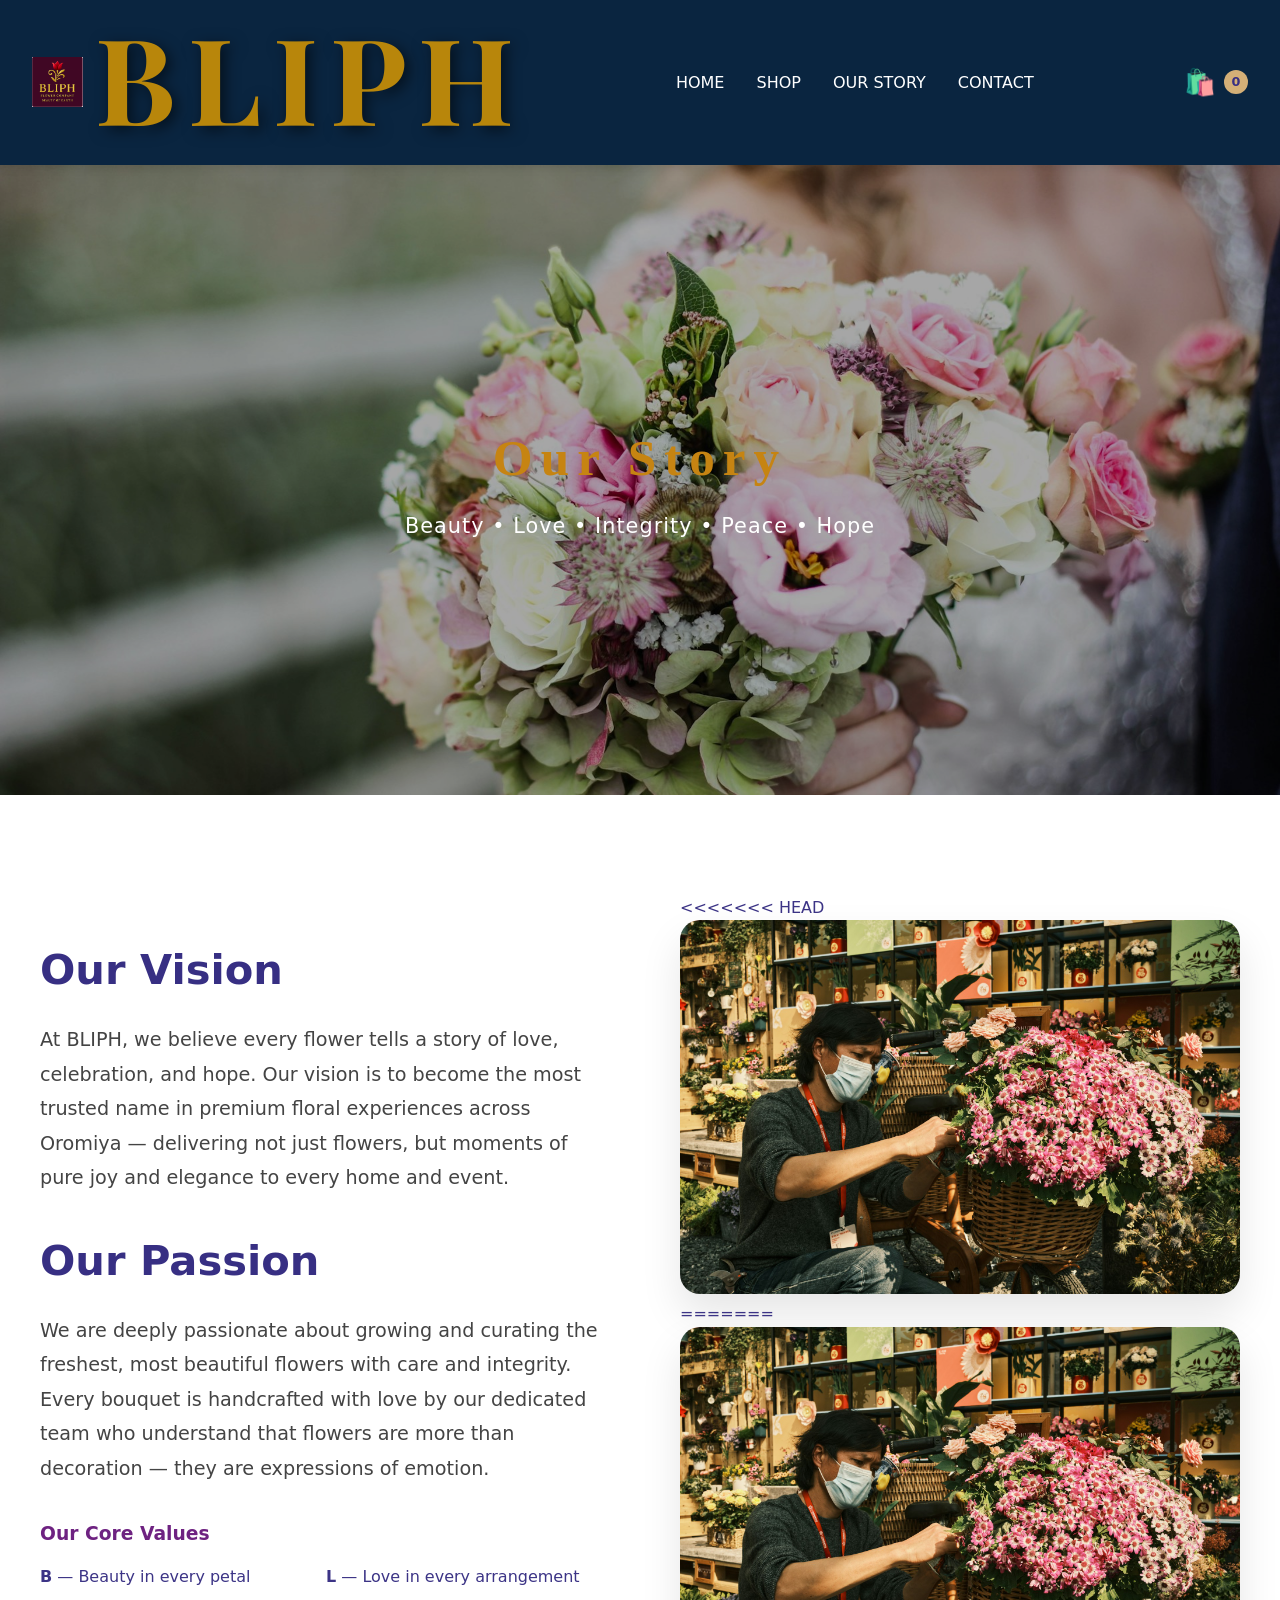
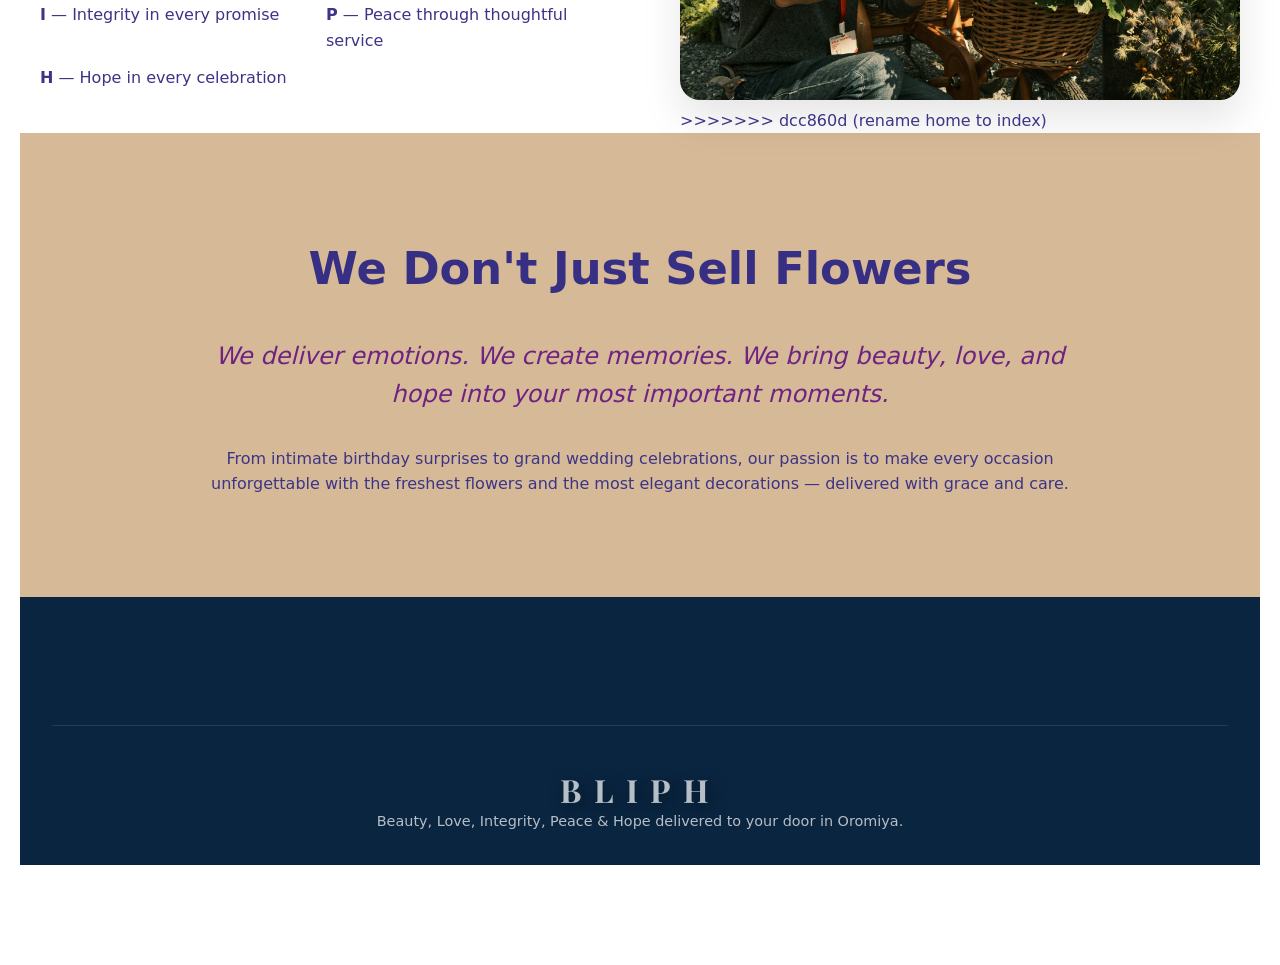
==== commit 07775d03: "first commit" ====
--- a/about.html
+++ b/about.html
@@ -60,17 +60,10 @@
                 <a href="contact.html">CONTACT</a>
             </div>
             
-            <div onclick="toggleCart()" style="cursor: pointer; display: flex; align-items: center; gap: 8px; color: white; position: relative;">
-    <span id="cart-icon" 
-          style="font-size: 1.9rem; transition: transform 0.4s ease;">
-        🌷
-    </span>
-    
-    <span id="cart-count" 
-          style="position: absolute; top: -8px; right: -10px; background: #D4AF77; color: #372f83; font-size: 0.85rem; font-weight: bold; min-width: 22px; height: 22px; border-radius: 50%; display: flex; align-items: center; justify-content: center; padding: 0 6px;">
-        0
-    </span>
-</div>
+            <div onclick="toggleCart()" style="cursor: pointer;">
+                <span style="font-size: 1.6rem;">🛍️</span>
+                <span id="cart-count" style="background:#D4AF77; color:#372f83; font-size:0.8rem; width:24px; height:24px; border-radius:50%; display:inline-flex; align-items:center; justify-content:center; font-weight:bold;">0</span>
+            </div>
         </div>
     </nav>
 
--- a/day3.css
+++ b/day3.css
@@ -881,26 +881,4 @@
     letter-spacing: 3px;
     text-shadow: 2px 2px 8px rgba(0, 0, 0, 0.3);
     line-height: 1.2;
-}
-/* LUXURY SEARCH BAR */
-#search-input {
-    width: 100%;
-    max-width: 680px;
-    padding: 18px 24px;
-    font-size: 1.15rem;
-    border: 2px solid #ddd;
-    border-radius: 50px;
-    outline: none;
-    transition: all 0.3s ease;
-    background-color: white;
-}
-
-#search-input:focus {
-    border-color: #D4AF77;
-    box-shadow: 0 0 0 4px rgba(212, 175, 119, 0.15);
-    transform: scale(1.02);
-}
-
-#search-input::placeholder {
-    color: #999;
 }
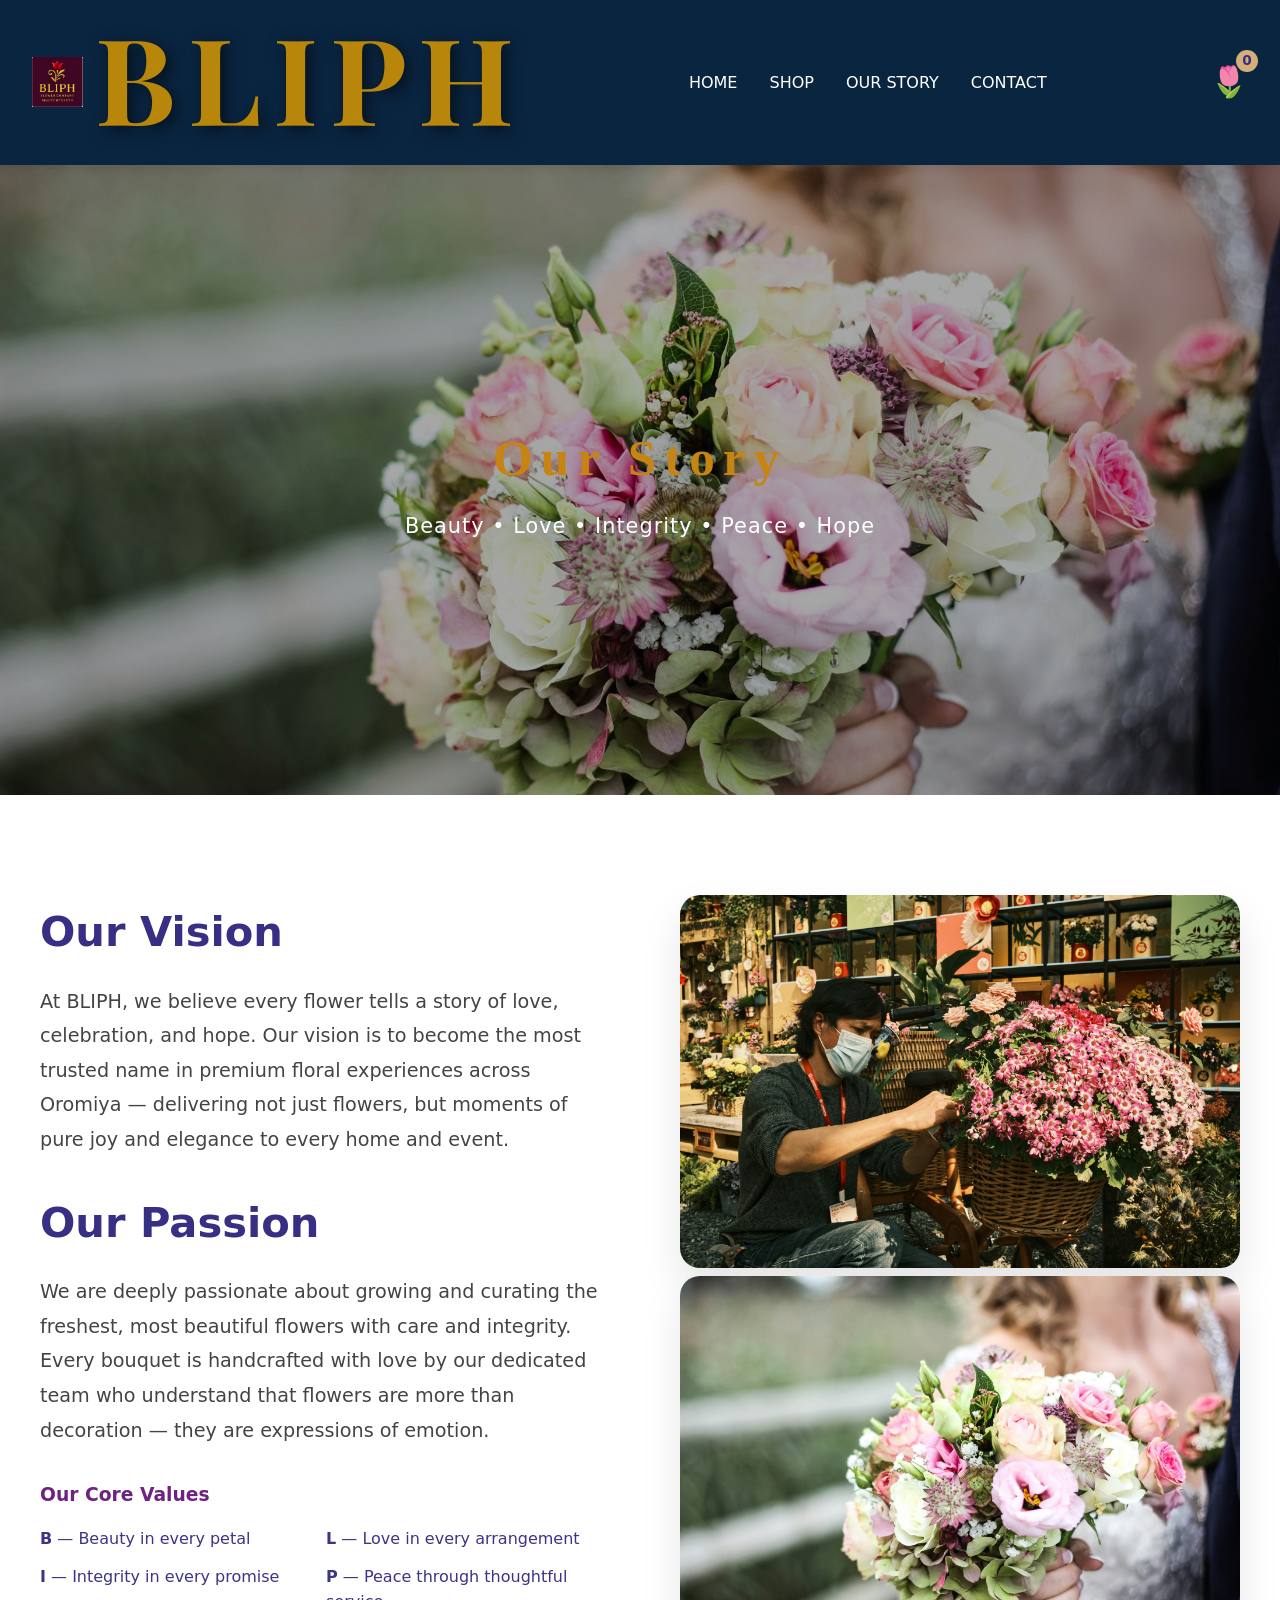
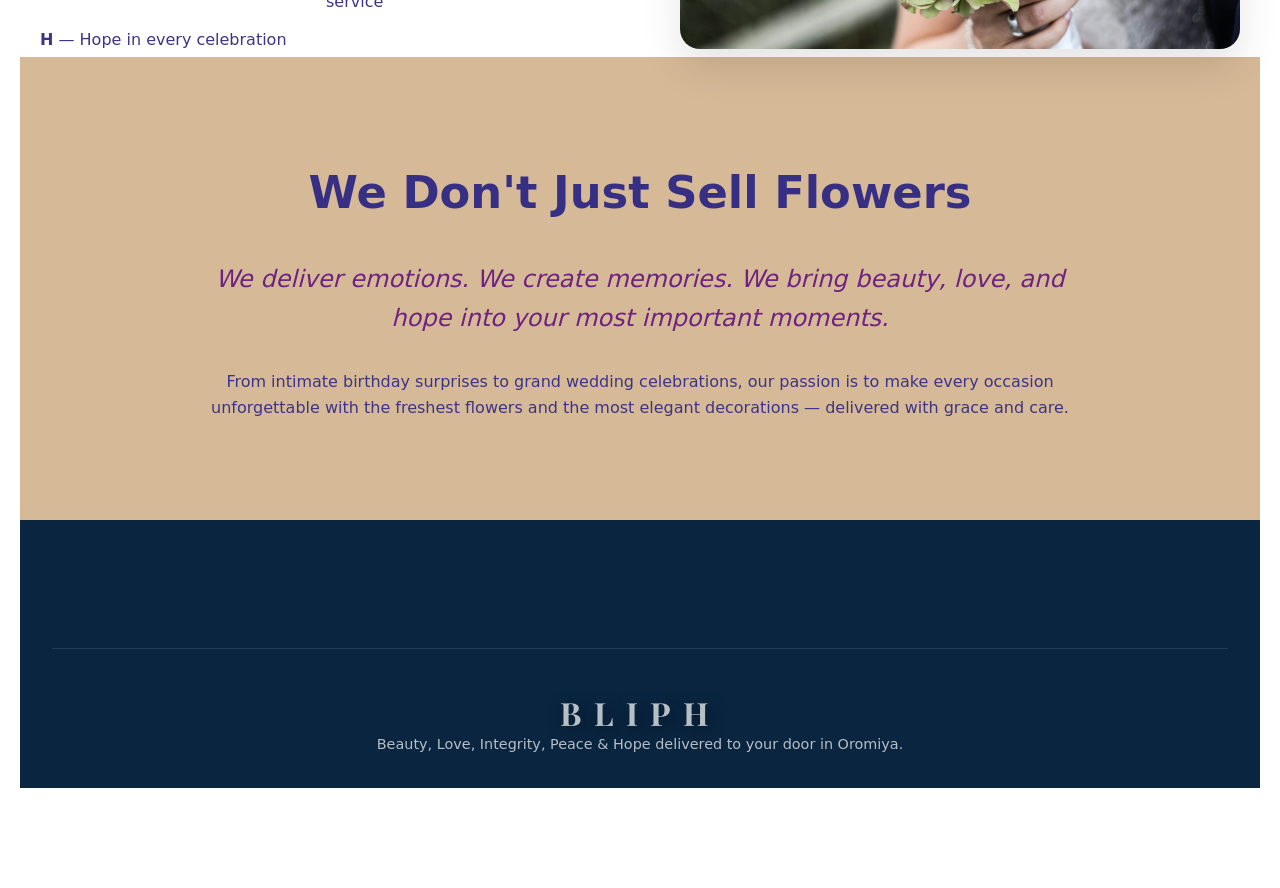
==== commit 5555c996: "Update about.html" ====
--- a/about.html
+++ b/about.html
@@ -60,10 +60,17 @@
                 <a href="contact.html">CONTACT</a>
             </div>
             
-            <div onclick="toggleCart()" style="cursor: pointer;">
-                <span style="font-size: 1.6rem;">🛍️</span>
-                <span id="cart-count" style="background:#D4AF77; color:#372f83; font-size:0.8rem; width:24px; height:24px; border-radius:50%; display:inline-flex; align-items:center; justify-content:center; font-weight:bold;">0</span>
-            </div>
+            <div onclick="toggleCart()" style="cursor: pointer; display: flex; align-items: center; gap: 8px; color: white; position: relative;">
+    <span id="cart-icon" 
+          style="font-size: 1.9rem; transition: transform 0.4s ease;">
+        🌷
+    </span>
+    
+    <span id="cart-count" 
+          style="position: absolute; top: -8px; right: -10px; background: #D4AF77; color: #372f83; font-size: 0.85rem; font-weight: bold; min-width: 22px; height: 22px; border-radius: 50%; display: flex; align-items: center; justify-content: center; padding: 0 6px;">
+        0
+    </span>
+</div>
         </div>
     </nav>
 
@@ -110,11 +117,11 @@
 
             <!-- Right side image -->
             <div class="about-image">
-<<<<<<< HEAD
+
                 <img src="hero1.jpg" alt="BLIPH Team & Flowers">
-=======
-                <img src="hero1.jpg" alt="Floral display with team members in a bright welcoming space conveying warm care and craftsmanship">
->>>>>>> dcc860d (rename home to index)
+
+                <img src="hero2.jpg" alt="Floral display with team members in a bright welcoming space conveying warm care and craftsmanship">
+
             </div>
         </div>
     
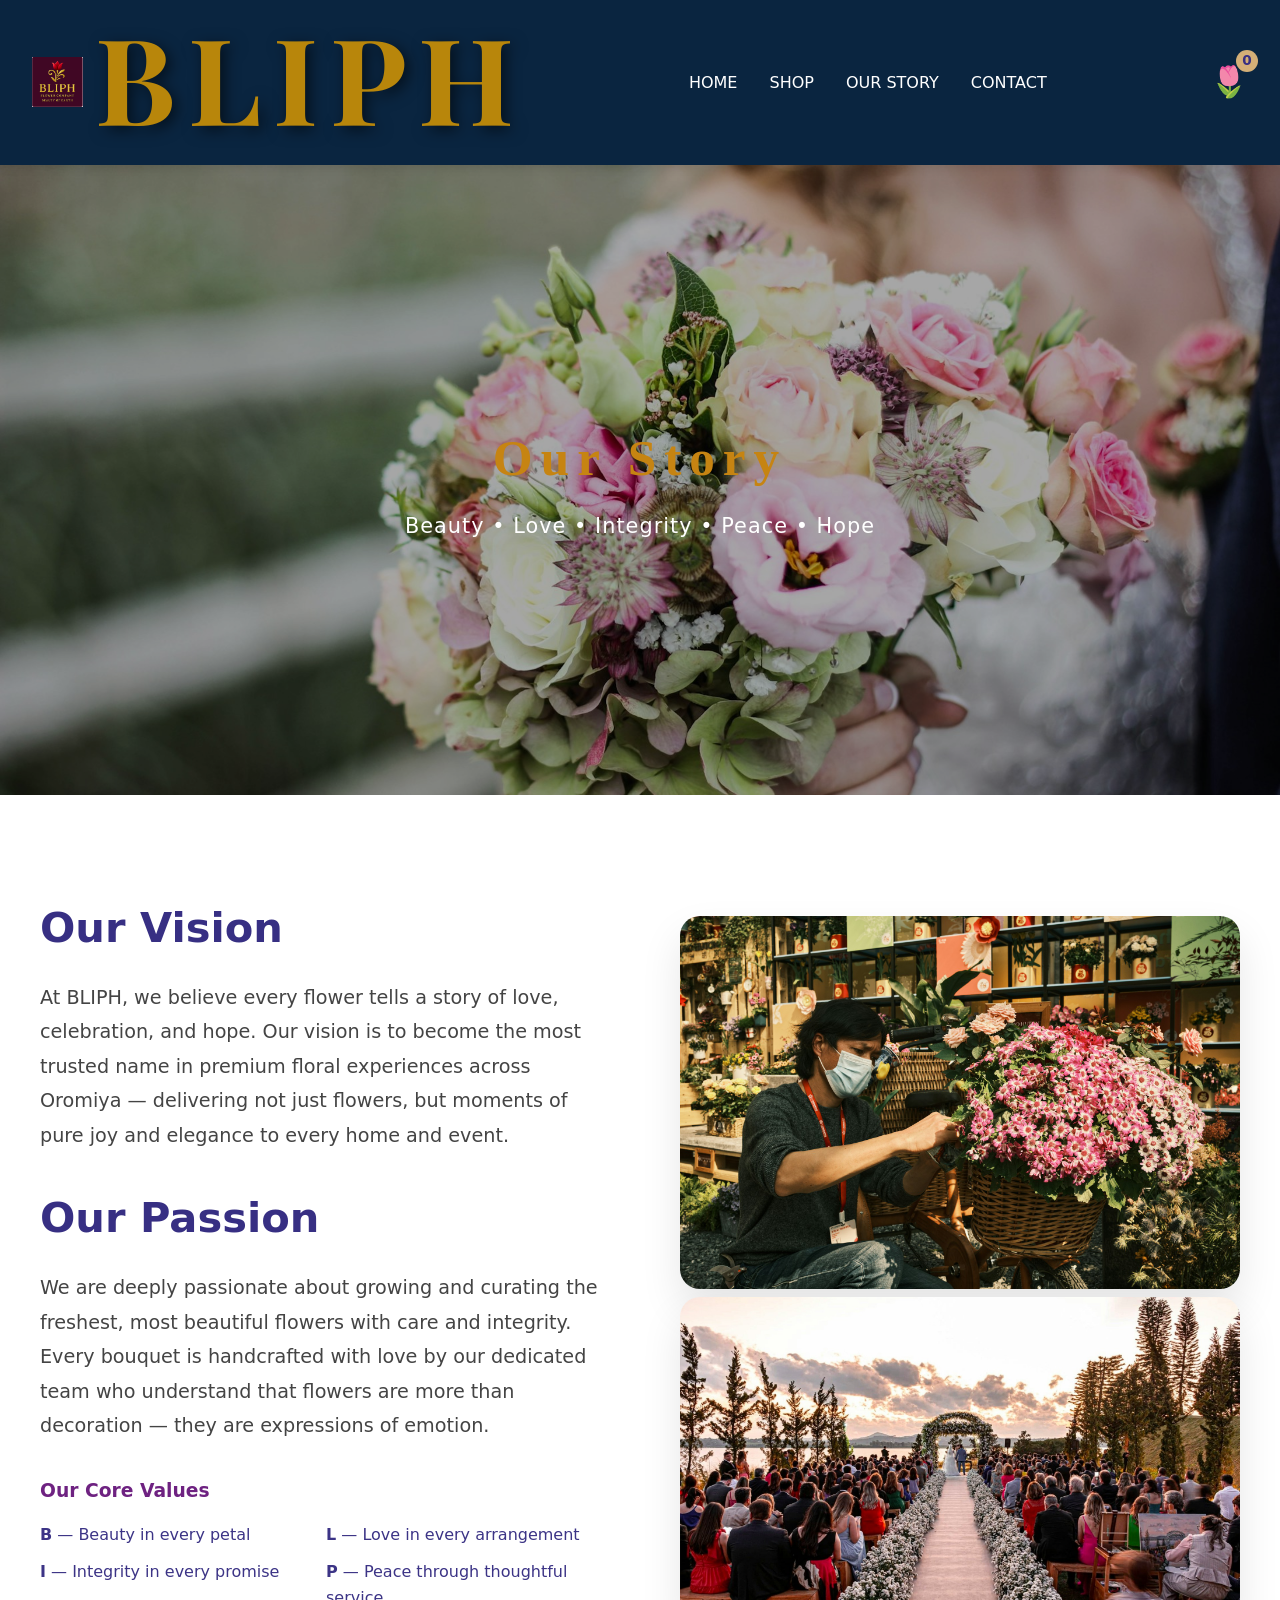
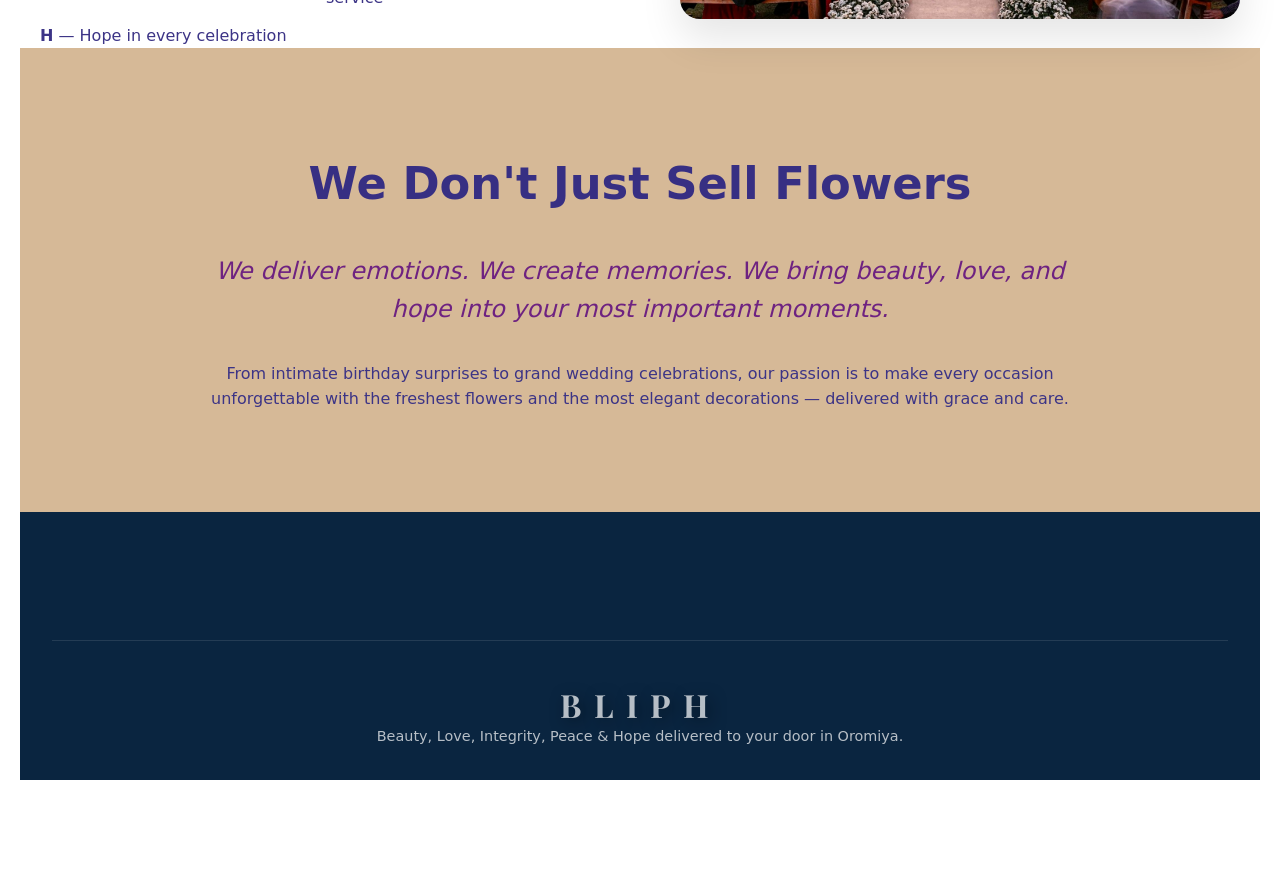
==== commit 88c8299a: "Update about.html" ====
--- a/about.html
+++ b/about.html
@@ -120,7 +120,7 @@
 
                 <img src="hero1.jpg" alt="BLIPH Team & Flowers">
 
-                <img src="hero2.jpg" alt="Floral display with team members in a bright welcoming space conveying warm care and craftsmanship">
+                <img src="weda.jpg" alt="Floral display with team members in a bright welcoming space conveying warm care and craftsmanship">
 
             </div>
         </div>
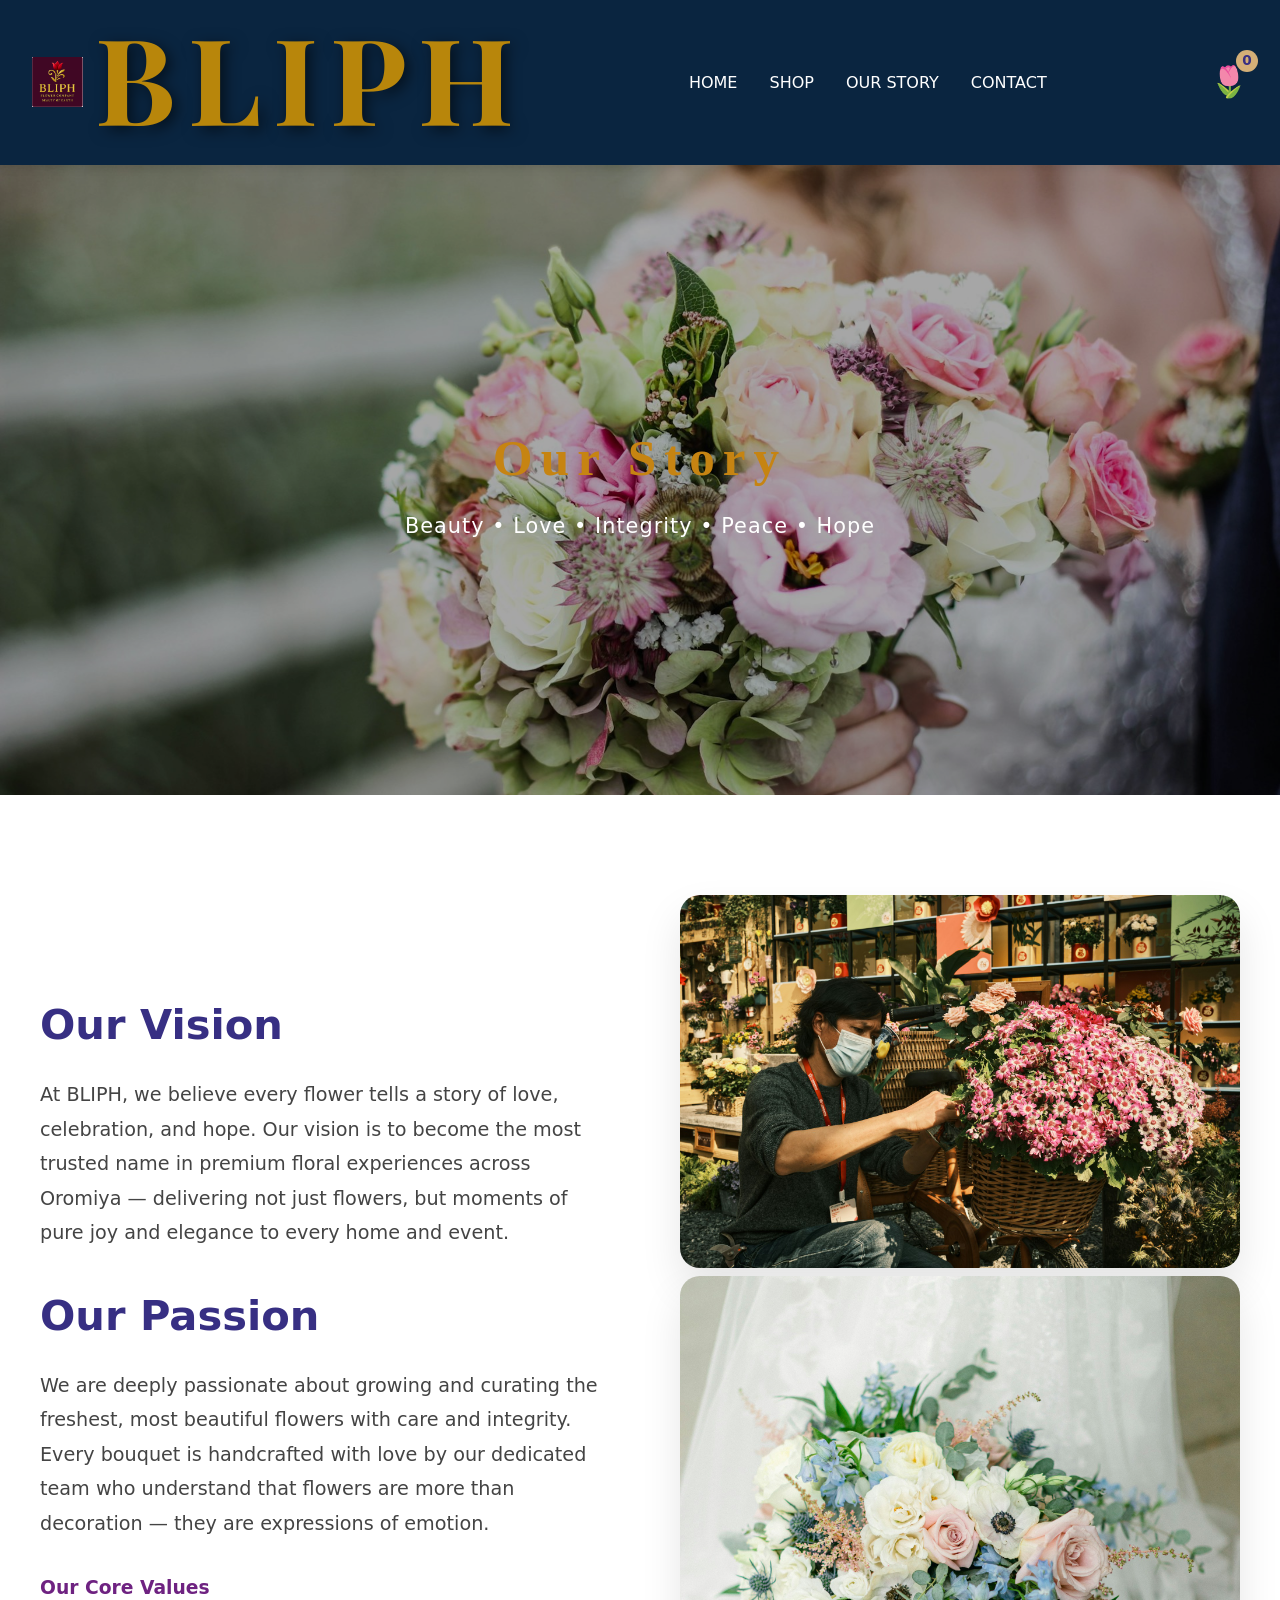
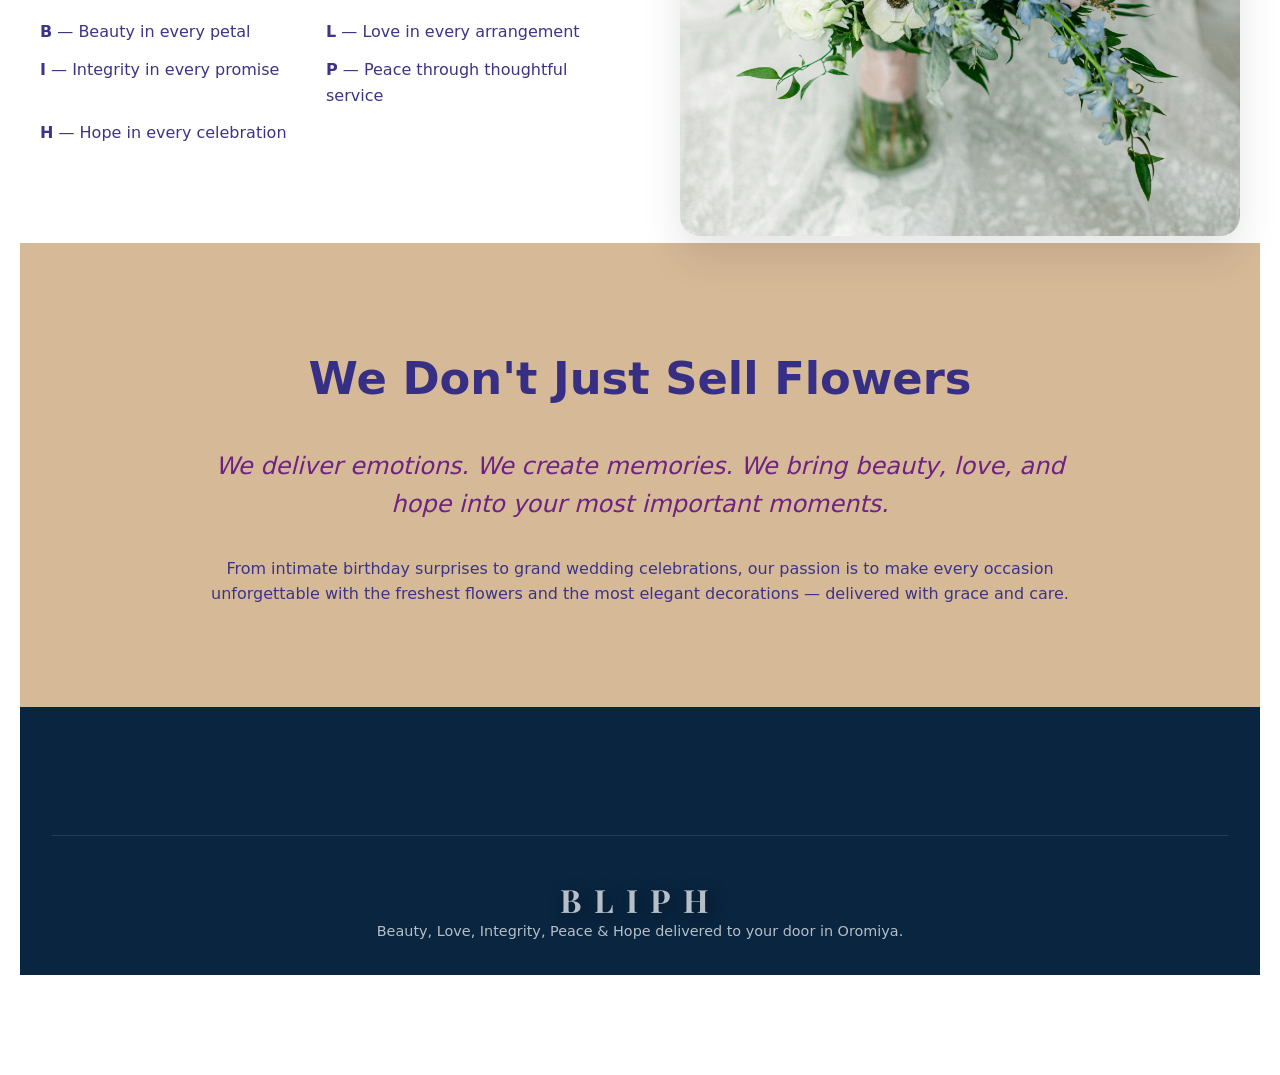
==== commit 0c2d6dd4: "Update about.html" ====
--- a/about.html
+++ b/about.html
@@ -120,7 +120,7 @@
 
                 <img src="hero1.jpg" alt="BLIPH Team & Flowers">
 
-                <img src="weda.jpg" alt="Floral display with team members in a bright welcoming space conveying warm care and craftsmanship">
+                <img src="wed4.jpg" alt="Floral display with team members in a bright welcoming space conveying warm care and craftsmanship">
 
             </div>
         </div>
